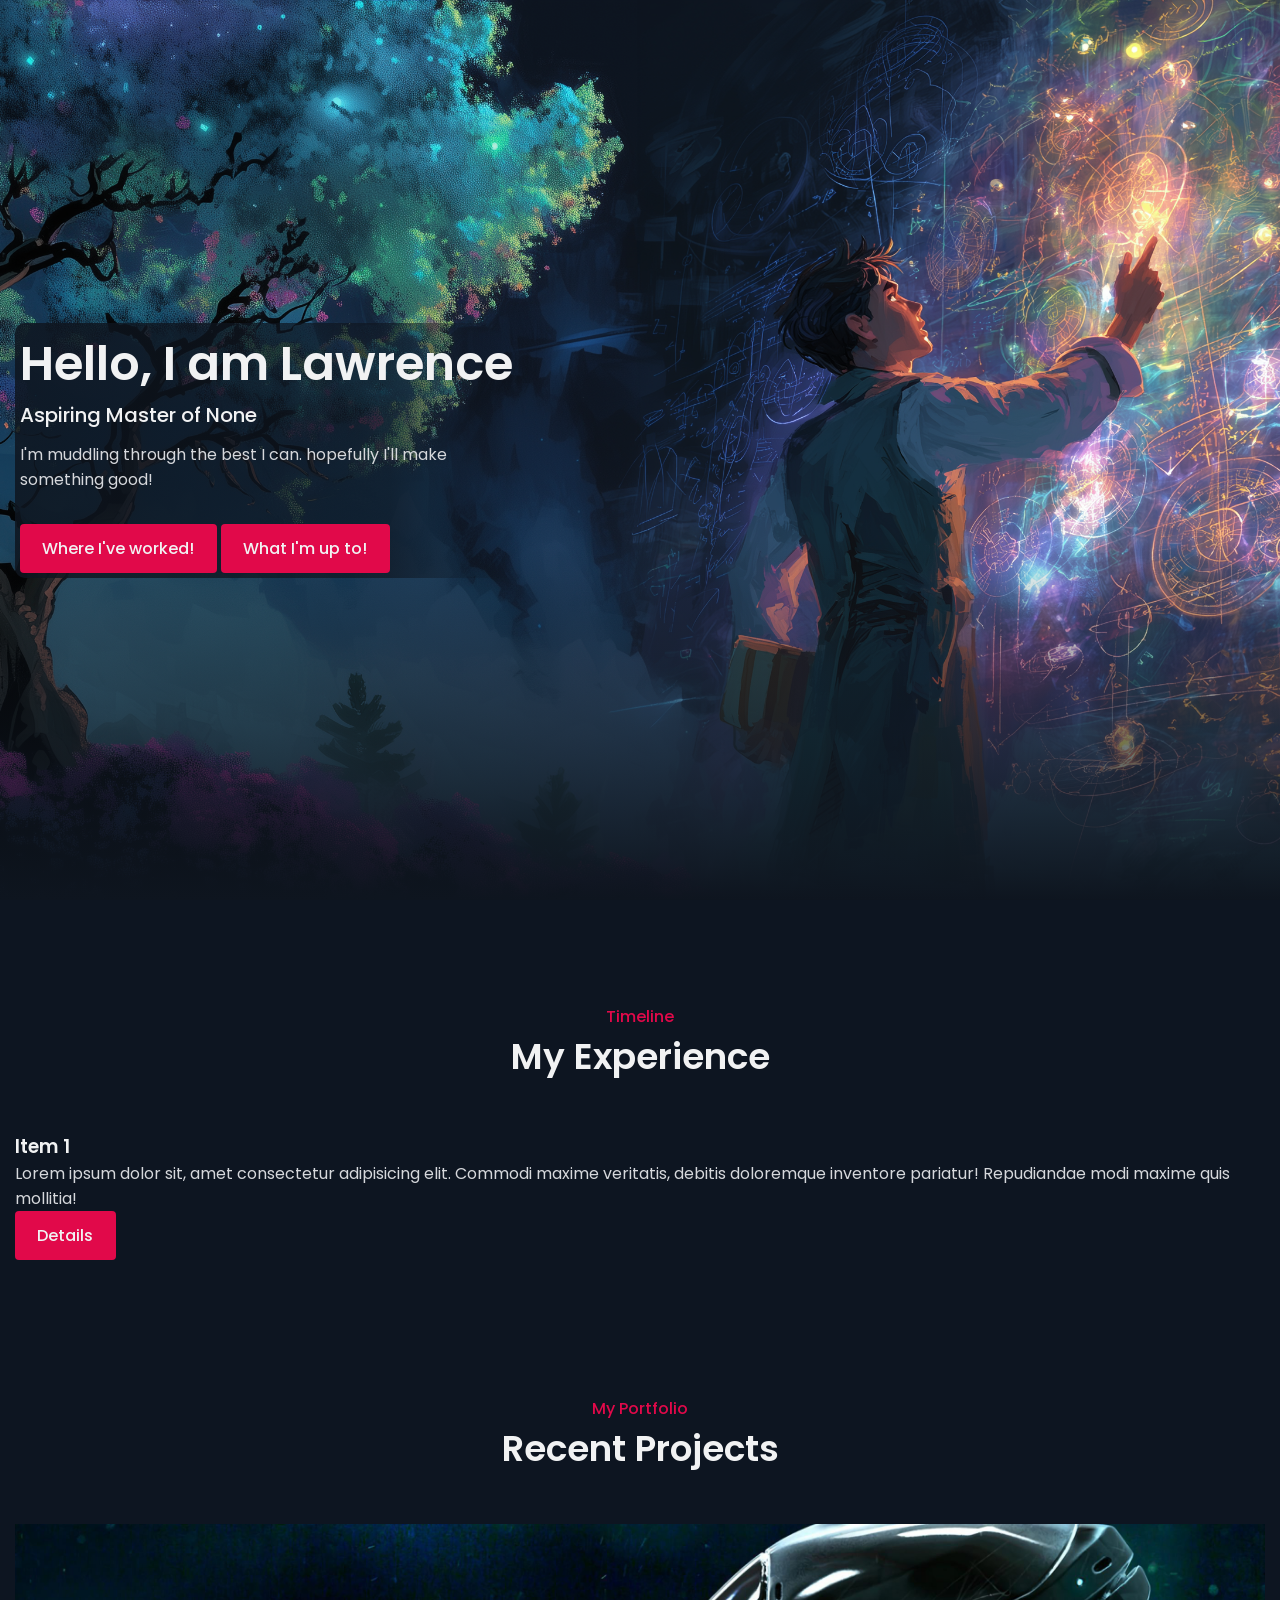
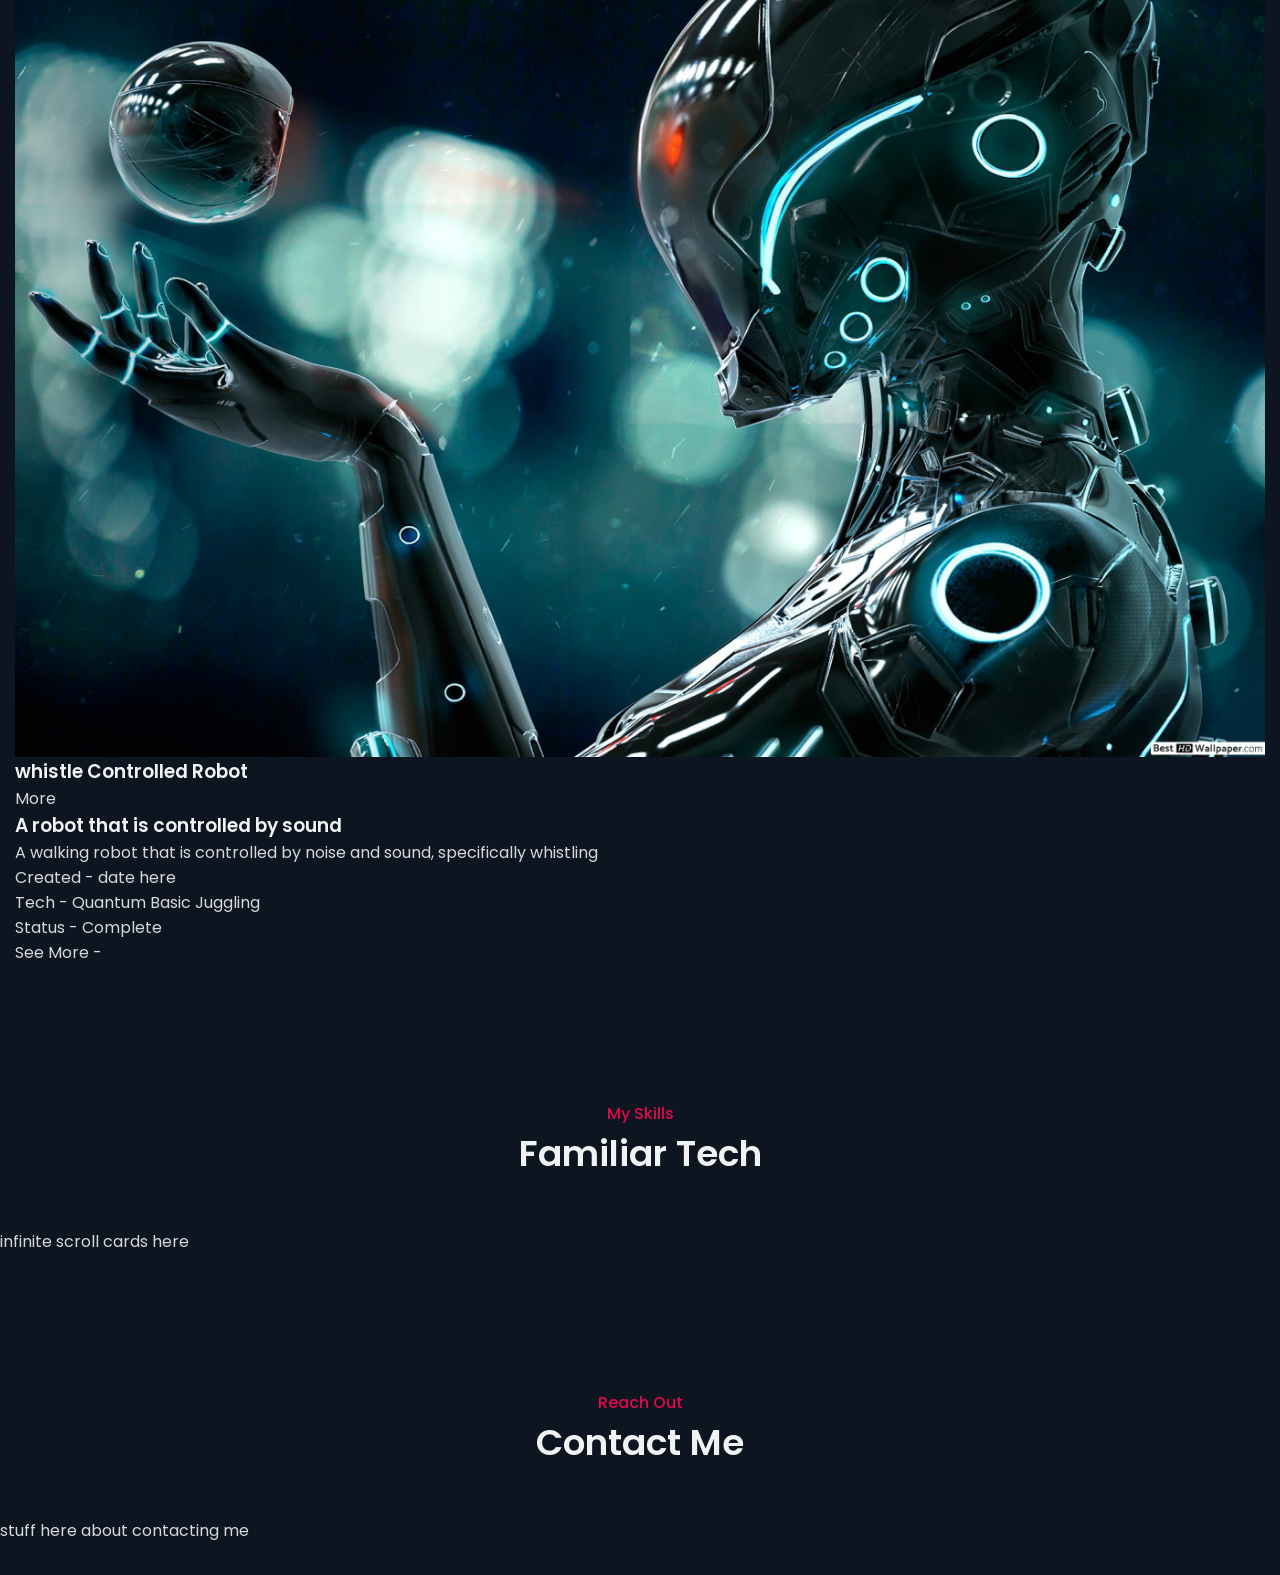
==== pages/index.html @ abaa1620 "bunch of initial stuff" ====
<html lang="en">
  <head>
    <meta charset="UTF-8" />
    <meta name="viewport" content="width=device-width, initial-scale=1.0" />
    <title>Lawrence</title>
    <link rel="stylesheet" href="/css/styles.css" />
  </head>
  <body>
    <main class="main">
      <!-- about me -->

      <section class="home" id="home">
        <div class="home-grad">
          <div class="home-container container grid">
            <img src="..\resources\wizardbg.jpg" alt="" class="home-img" />

            <div class="home-data">
              <h1 class="home-title">Hello, I am Lawrence</h1>
              <h3 class="home-subtitle">Aspiring Master of None</h3>
              <p class="home-description">
                I'm muddling through the best I can. hopefully I'll make
                something good!
              </p>
              <a href="#experience-timeline" class="button">
                Where I've worked!
              </a>
              <a href="#projects" class="button"> What I'm up to! </a>
            </div>
          </div>
        </div>
      </section>

      <!-- Work experience horizontal timeline?-->
      <section class="experience-timeline section">
        <div class="container">
          <h2 class="section-title" data-heading="Timeline">My Experience</h2>
          <div class="timeline flex_container">
            <div class="timeline_item flex-items-default selected">
              <div class="timeline-content text-left">
                <h3>Item 1</h3>
                <p>
                  Lorem ipsum dolor sit, amet consectetur adipisicing elit.
                  Commodi maxime veritatis, debitis doloremque inventore
                  pariatur! Repudiandae modi maxime quis mollitia!
                </p>
                <a href="#expand-or-link" class="button">Details</a>
              </div>
            </div>
          </div>
        </div>
      </section>

      <!-- My projects, cards slide or grid or something-->
      <section class="projects section" id="work">
        <h2 class="section-title" data-heading="My Portfolio">
          Recent Projects
        </h2>
        <div class="work-container container grid">
          <div class="work-card mix web">
            <img
              src="../resources/robot.jpg"
              alt="a picture of a robot could be downsized"
              class="work-img"
            />
            <h3 class="work-title">whistle Controlled Robot</h3>
            <span class="work-button"
              >More<i class="uil uil-arrow-right work-button-icon"></i
            ></span>
            <div class="project-details">
              <h3 class="details-title">A robot that is controlled by sound</h3>
              <p class="details-description">
                A walking robot that is controlled by noise and sound,
                specifically whistling
              </p>
              <ul class="details-info">
                <li>Created - <span>date here</span></li>
                <li>Tech - <span>Quantum Basic Juggling</span></li>
                <li>Status - <span>Complete</span></li>
                <li>
                  See More - <span><a href="#new-page"></a></span>
                </li>
              </ul>
            </div>
          </div>
        </div>
      </section>

      <!-- My skills -->
      <section class="skills section" id="skills">
        <h2 class="section-title" data-heading="My Skills">Familiar Tech</h2>
        <p>infinite scroll cards here</p>
      </section>

      <!-- contact me  -->
      <section class="contact section" id="contact">
        <h2 class="section-title" data-heading="Reach Out">Contact Me</h2>
        <p>stuff here about contacting me</p>
      </section>

      <footer></footer>
    </main>
  </body>
</html>
---- css/styles.css ----
@import url('https://fonts.googleapis.com/css2?family=Poppins:ital,wght@0,100;0,200;0,300;0,400;0,500;0,600;0,700;0,800;0,900;1,100;1,200;1,300;1,400;1,500;1,600;1,700;1,800;1,900&family=Turret+Road:wght@200;300;400;500;700;800&display=swap');

:root {
    --hue-color: 215;

    --skin-color: hsl(342, 92%, 46%);
    --mirage-color: hsl(317, 66%, 40%);
    --title-color: hsl(var(--hue-color), 8%, 95%);
    --text-color: hsl(var(--hue-color), 8%, 85%);
    --body-color: hsl(var(--hue-color), 42%, 9%);
    --box-color: hsl(var(--hue-color), 14%, 10%);
    --scroll-box-color: hsl(var(--hue-color), 12%, 38%);
    --scroll-thumb-color: hsl(var(--hue-color), 12%, 26%);

    --body-font: 'Poppins', sans-serif;
    --signature-font: 'Turret Road', sans-serif;

    --biggest-font-size: 3rem;
    --h1-font-size: 2.25rem;
    --h2-font-size: 1.5rem;
    --h3-font-size: 1.25rem;
    --normal-font-size: 1rem;
    --small-font-size: .875rem;
    --smaller-font-size: .813rem;

    --font-medium: 500;
    --font-bold: 600;

    --mb025: .25rem;
    --mb05: .5rem;
    --mb075: .75rem;
    --mb1: 1rem;
    --mb15: 1.5rem;
    --mb2: 2rem;
    --mb25: 2.5rem;
    --mb3: 3rem;

    --z-fixed: 10;
    --z-modal: 100;

}

@media screen and (max-width: 1024px) {
    :root {
        --biggest-font-size: 2rem;
        --h1-font-size: 1.5rem;
        --h2-font-size: 1.25rem;
        --h3-font-size: 1.125rem;
        --normal-font-size: .938rem;
        --small-font-size: .813rem;
        --smaller-font-size: .75rem;
    }
}

* { margin: 0; padding: 0; box-sizing: border-box; }

html { scroll-behavior: smooth; }

body, button, input { font-family: var(--body-font); font-size: var(--normal-font-size); }
    body { background-color: var(--body-color); color: var(--text-color); }

h1, h2, h3 { color: var(--title-color); font-weight: var(--font-bold); }

ul { list-style: none; }

a { text-decoration: none; }

img { max-width: 100%; height: auto; }

button { cursor: pointer; }
    button, input { border: none; outline: none; }

.container { max-width: 1250px; margin-left: auto; margin-right: auto; }

.grid { display: grid; }

.button { 
    display: inline-flex; 
    align-items: center; 
    column-gap: .5rem; 
    background-color: var(--skin-color); 
    color: var(--title-color); 
    padding: 0.75rem 1.4rem; 
    border-radius: .25rem; 
    font-weight: var(--font-medium);
    position: relative;
    z-index: 1;
    transition: .4s;
}
    .button::after { 
        position: absolute; 
        content: ''; 
        left: 0; 
        top: 0; 
        width: 100%; 
        height: 100%; 
        background-color: var(--mirage-color); 
        z-index: -1;
        transform-origin: center; 
        transform: scale(0); 
        border-radius: .25rem;
        transition: .3s; 
    }

.button:hover::after { transform: scale(1); }

.section { padding: 6.5rem 0 2rem; }

.section-title { text-align: center; font-size: var(--h1-font-size); margin-bottom: var(--mb3); }

    .section-title::before { content: attr(data-heading); display: block; font-size: var(--normal-font-size); font-weight: var(--font-medium); color: var(--skin-color); }

::-webkit-scrollbar { width: 0.7rem; background-color: var(--scroll-box-color); border-radius: .5rem; }

::-webkit-scrollbar-thumb { background-color: var(--scroll-thumb-color); border-radius: .5rem; }

/* main home */


.home { background: url('../resources/spellBG.png'); background-size: cover; background-position: center center; height: 100vh;}
.home-container { position: relative; height: 100%; align-items: center; }
.home-grad { background-image: linear-gradient(rgba(14, 21, 31, 0), rgba(14, 21, 31, 0) 60%,rgba(14, 21, 31, 0.5) 80%,rgba(14, 21, 31, 1))}
.home-data { background-image: linear-gradient( to right,rgba(14, 21, 31, 0.85),rgba(14, 21, 31, 0.65) 30%,rgba(14, 21, 31, 0) 40%,rgba(14, 21, 31, 0)); border-radius: 10px; padding: 5px;}

.home-social { position: absolute; top: 1.8rem; left: 0; display: flex; align-items: center; column-gap: 3.5rem; }
.home-social-follow { font-weight: var(--font-medium); position: relative; }
    .home-social-follow::after { content: ''; position: absolute; width: 1rem; height: 2px; background-color: var(--text-color); right: -45%; top: 50%; }
.home-social-links { display: inline-flex; column-gap: 1rem; }
.home-social-link { font-size: 1.08rem; color: var(--text-color); transition: .4s; }
    .home-social-link:hover { transform: translateY(.25rem); }
.home-img { display: none; }
.home-title { font-size: var(--biggest-font-size); }
.home-subtitle { font-size: var(--h3-font-size); font-weight: var(--font-medium); margin-bottom: var(--mb075); }
.home-description { max-width: 450px; margin-bottom: var(--mb2); }
.my-info { display: flex; column-gap: 1.8rem; position: absolute; left: 0; bottom: 1.8rem; }
.info-item { display: flex; align-items: center; }
.info-title, .info-subtitle { font-size: var(--small-font-size); }
    .info-title { font-weight: var(--font-medium); }
.info-icon { font-size: 1.8rem; color: var(--skin-color); margin-right: var(--mb075); }

/* main about */

.about-container { grid-template-columns: repeat(2, 1fr); column-gap: 4rem; align-items: center; }
.about-img { width: 480px; border-radius: .75rem; justify-self: center; }
.about-heading { font-size: var(--h3-font-size); margin-bottom: var(--mb075); }
.about-description { text-align: justify; padding-right: 6rem; margin-bottom: var(--mb2); }
.about-info { display: grid; grid-template-columns: repeat(3, 140px); column-gap: .5rem; margin-bottom: var(--mb3); }
.about-box { text-align: center; border-radius: .25rem; padding: 1rem 1.25rem; background-color: var(--box-color); }
.about-icon { font-size: 1.5rem; color: var(--skin-color); margin-bottom: var(--mb075); }
.about-title { font-size: var(--small-font-size); }
.about-subtitle { font-size: var(--small-font-size); }
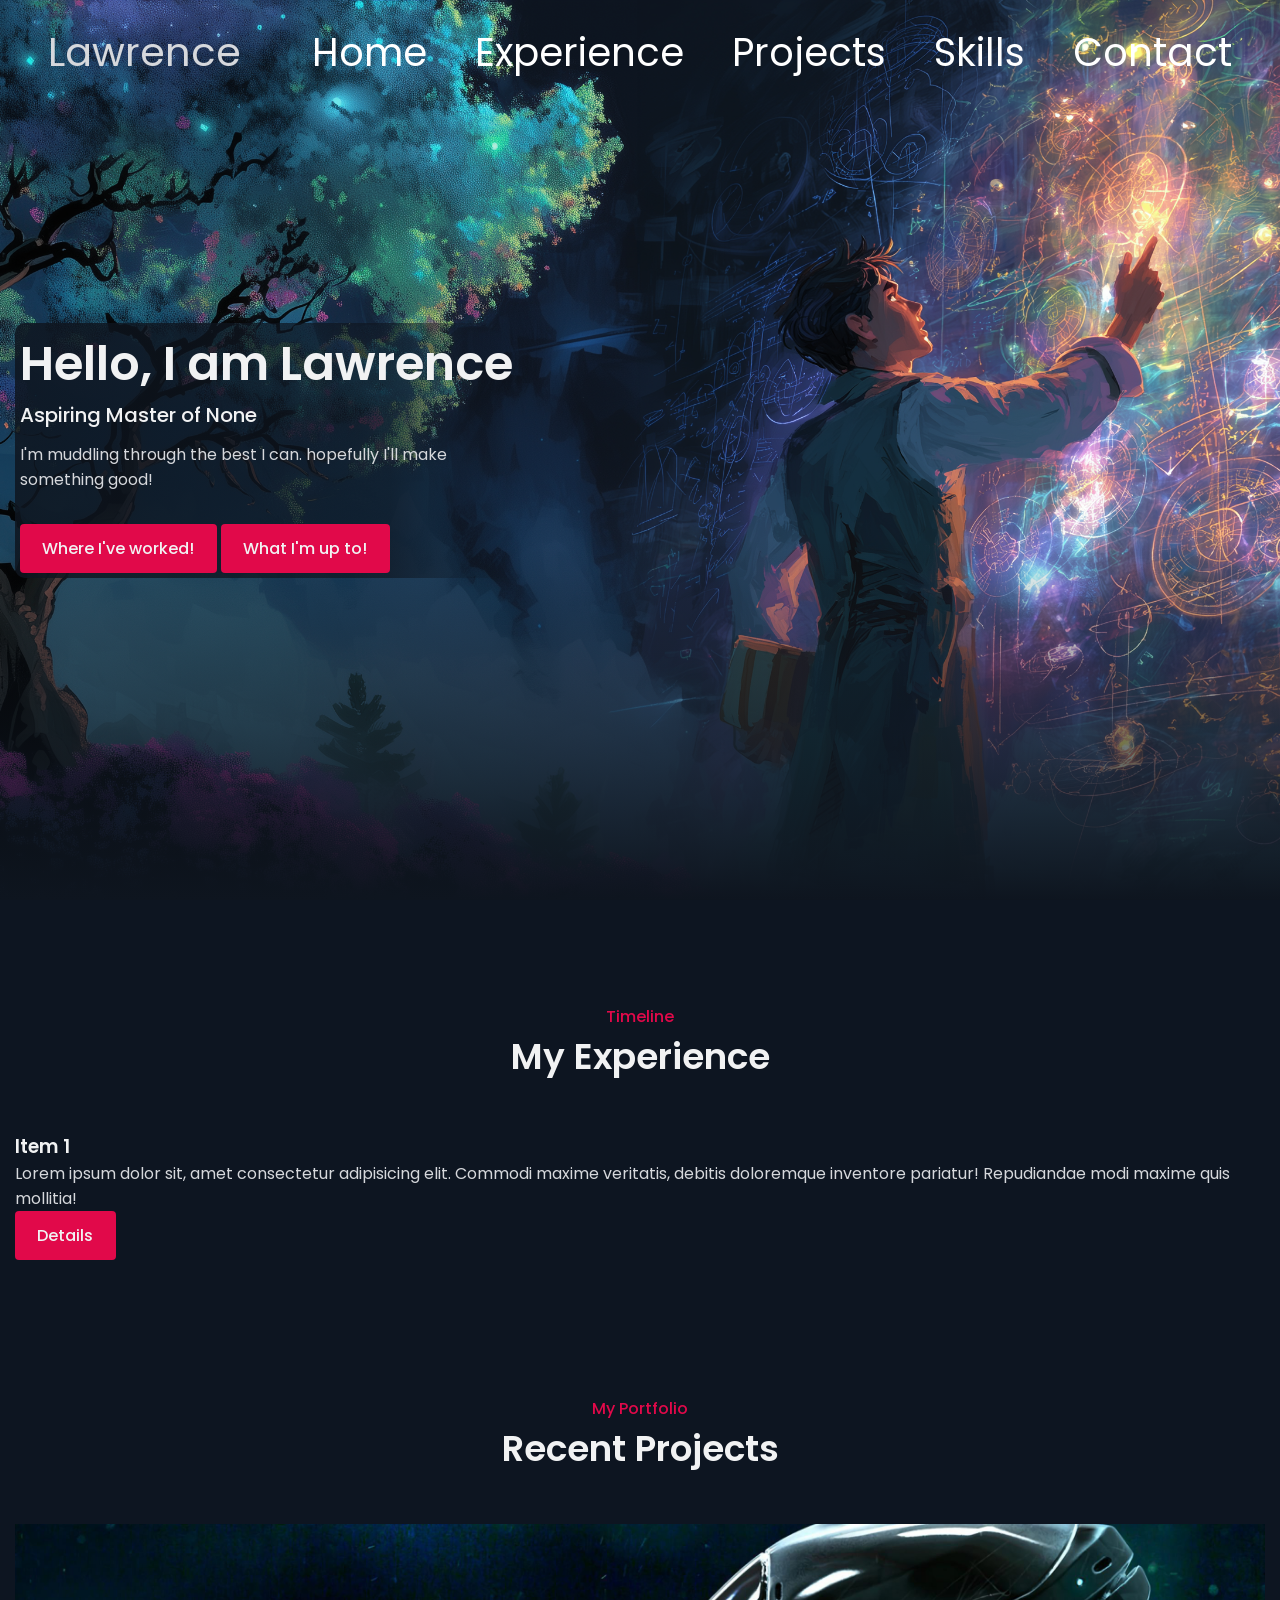
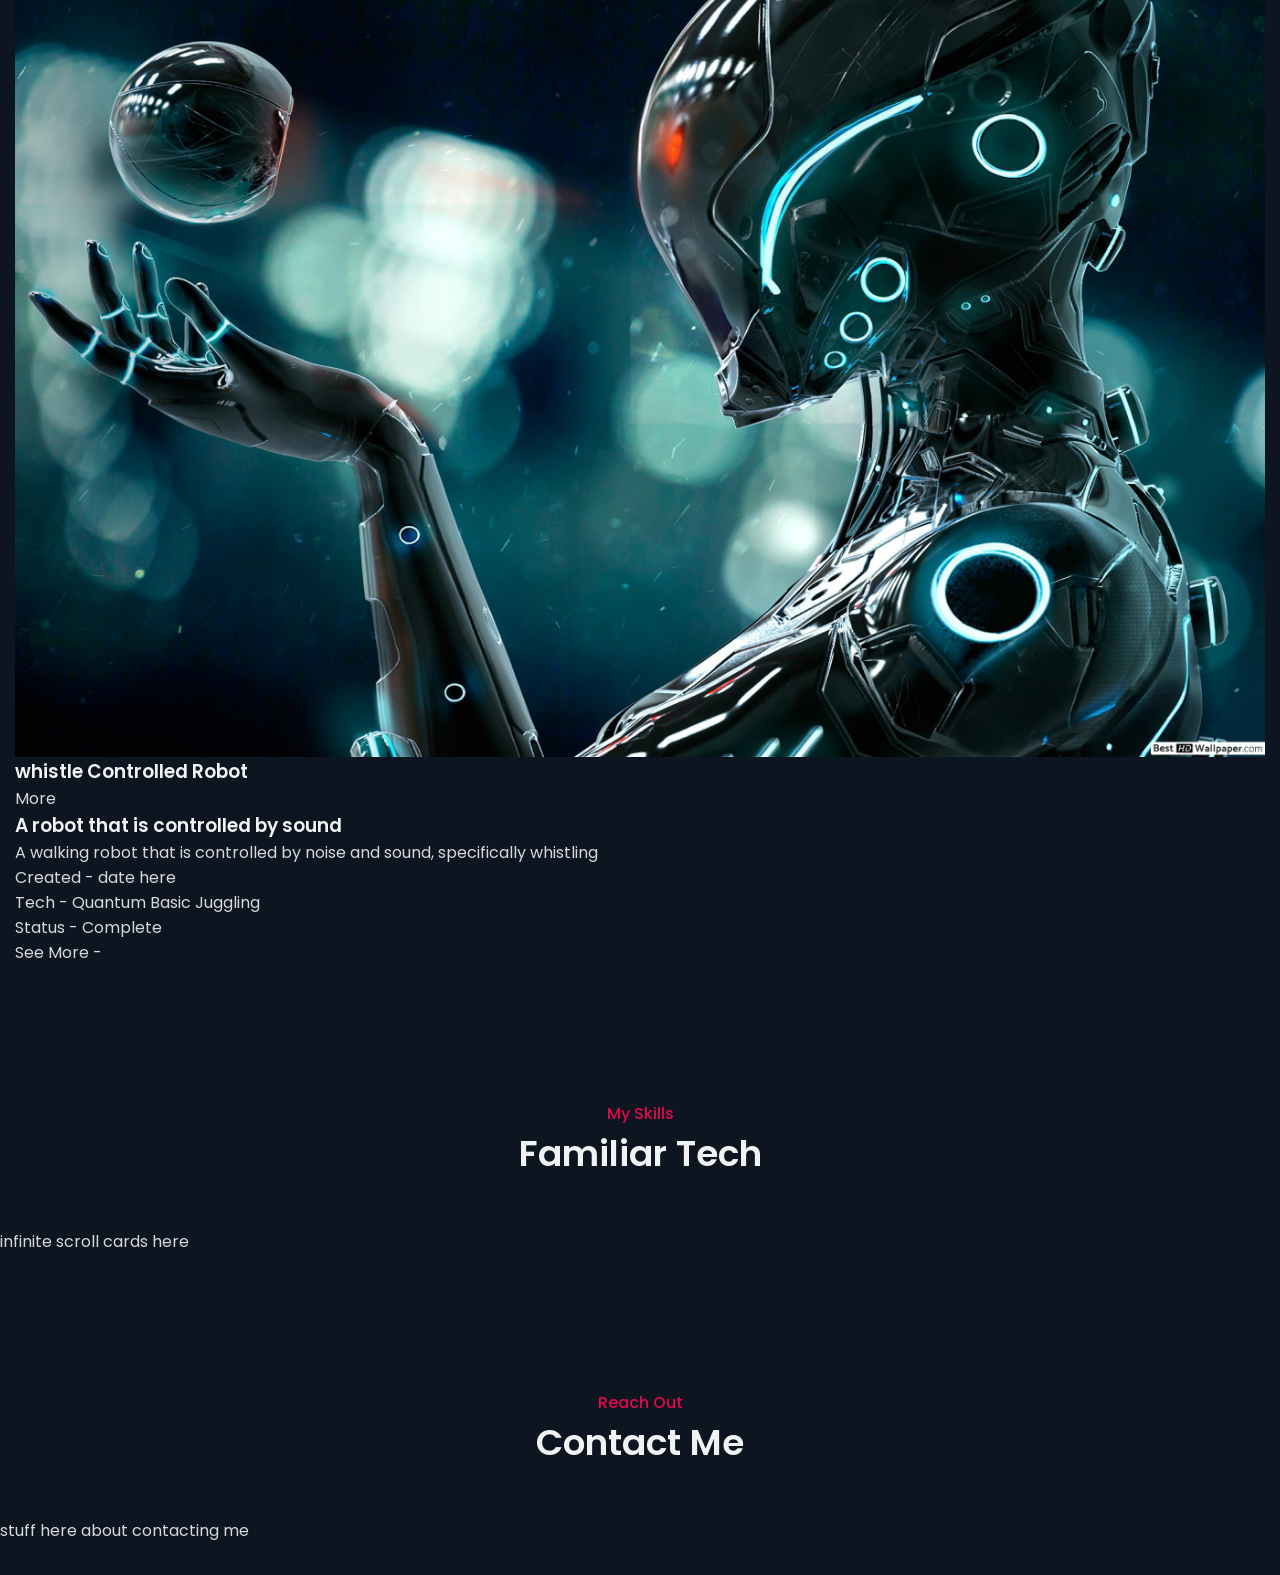
==== commit 5fb3b90c: "started navbar" ====
--- a/pages/index.html
+++ b/pages/index.html
@@ -4,7 +4,30 @@
     <meta name="viewport" content="width=device-width, initial-scale=1.0" />
     <title>Lawrence</title>
     <link rel="stylesheet" href="/css/styles.css" />
+    <!-- navbar? -->
+    <nav class="nav">
+      <div class="nav-container">
+        <div class="logo">
+          <a href="#">Lawrence</a>
+        </div>
+        <div id="mainListDiv" class="main-list">
+          <ul class="navlinks">
+            <li><a href="">Home</a></li>
+            <li><a href="">Experience</a></li>
+            <li><a href="">Projects</a></li>
+            <li><a href="">Skills</a></li>
+            <li><a href="">Contact</a></li>
+          </ul>
+        </div>
+        <span class="nav-trigger">
+          <i></i>
+          <i></i>
+          <i></i>
+        </span>
+      </div>
+    </nav>
   </head>
+
   <body>
     <main class="main">
       <!-- about me -->
--- a/css/styles.css
+++ b/css/styles.css
@@ -39,6 +39,35 @@
     --z-modal: 100;
 
 }
+/* navbar stuff */
+
+.nav { width: 100%; height: 65px; position: fixed; line-height: 65px; text-align: center; z-index: 1; }
+
+.nav div.logo {float: left; width: auto; height: auto; padding-left: 3rem;}
+
+.nav div.logo a { text-decoration: none; color: var(--text-color); font-size: 2.5rem;}
+
+.nav div.logo a:hover {color: red;}
+
+.nav div.main-list {height: 65px; float: right;}
+
+.nav div.main-list ul { width: 100%; height: 65px; display: flex; list-style: none; margin: 0; padding: 0; }
+
+.nav div.main-list ul li { width: auto; height: 65px; padding: 0; padding-right: 3rem; }
+
+.nav div.main-list ul li a { text-decoration: none; color: #fff; line-height: 65px; font-size: 2.4rem; }
+
+.nav div.main-list ul li a:hover { color: red; }
+
+.navTrigger { display: none; }
+
+.nav { padding-top: 20px; padding-bottom: 20px; -webkit-transition: all 0.4s ease; transition: all 0.4s ease; }
+
+@media screen {
+    
+}
+
+/* end navbar stuff */
 
 @media screen and (max-width: 1024px) {
     :root {
@@ -119,6 +148,7 @@
 
 .home { background: url('../resources/spellBG.png'); background-size: cover; background-position: center center; height: 100vh;}
 .home-container { position: relative; height: 100%; align-items: center; }
+
 .home-grad { background-image: linear-gradient(rgba(14, 21, 31, 0), rgba(14, 21, 31, 0) 60%,rgba(14, 21, 31, 0.5) 80%,rgba(14, 21, 31, 1))}
 .home-data { background-image: linear-gradient( to right,rgba(14, 21, 31, 0.85),rgba(14, 21, 31, 0.65) 30%,rgba(14, 21, 31, 0) 40%,rgba(14, 21, 31, 0)); border-radius: 10px; padding: 5px;}
 
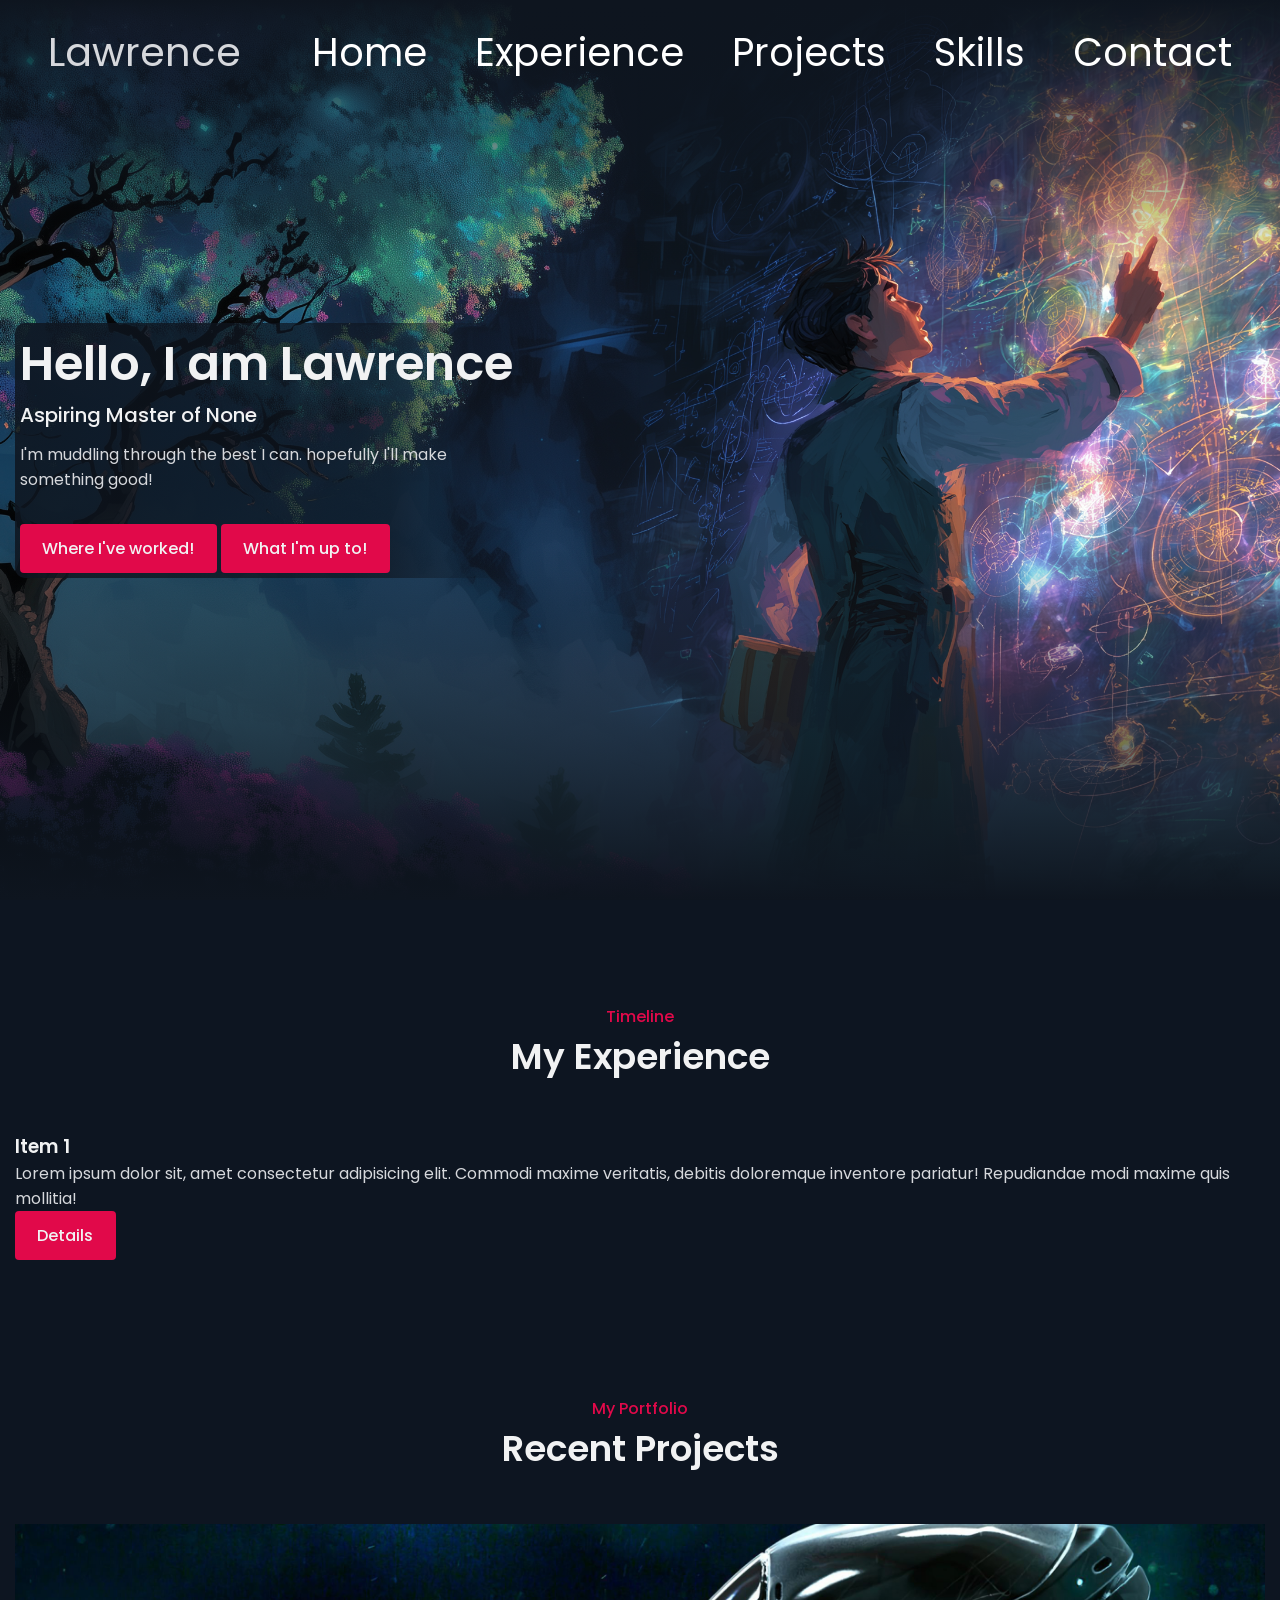
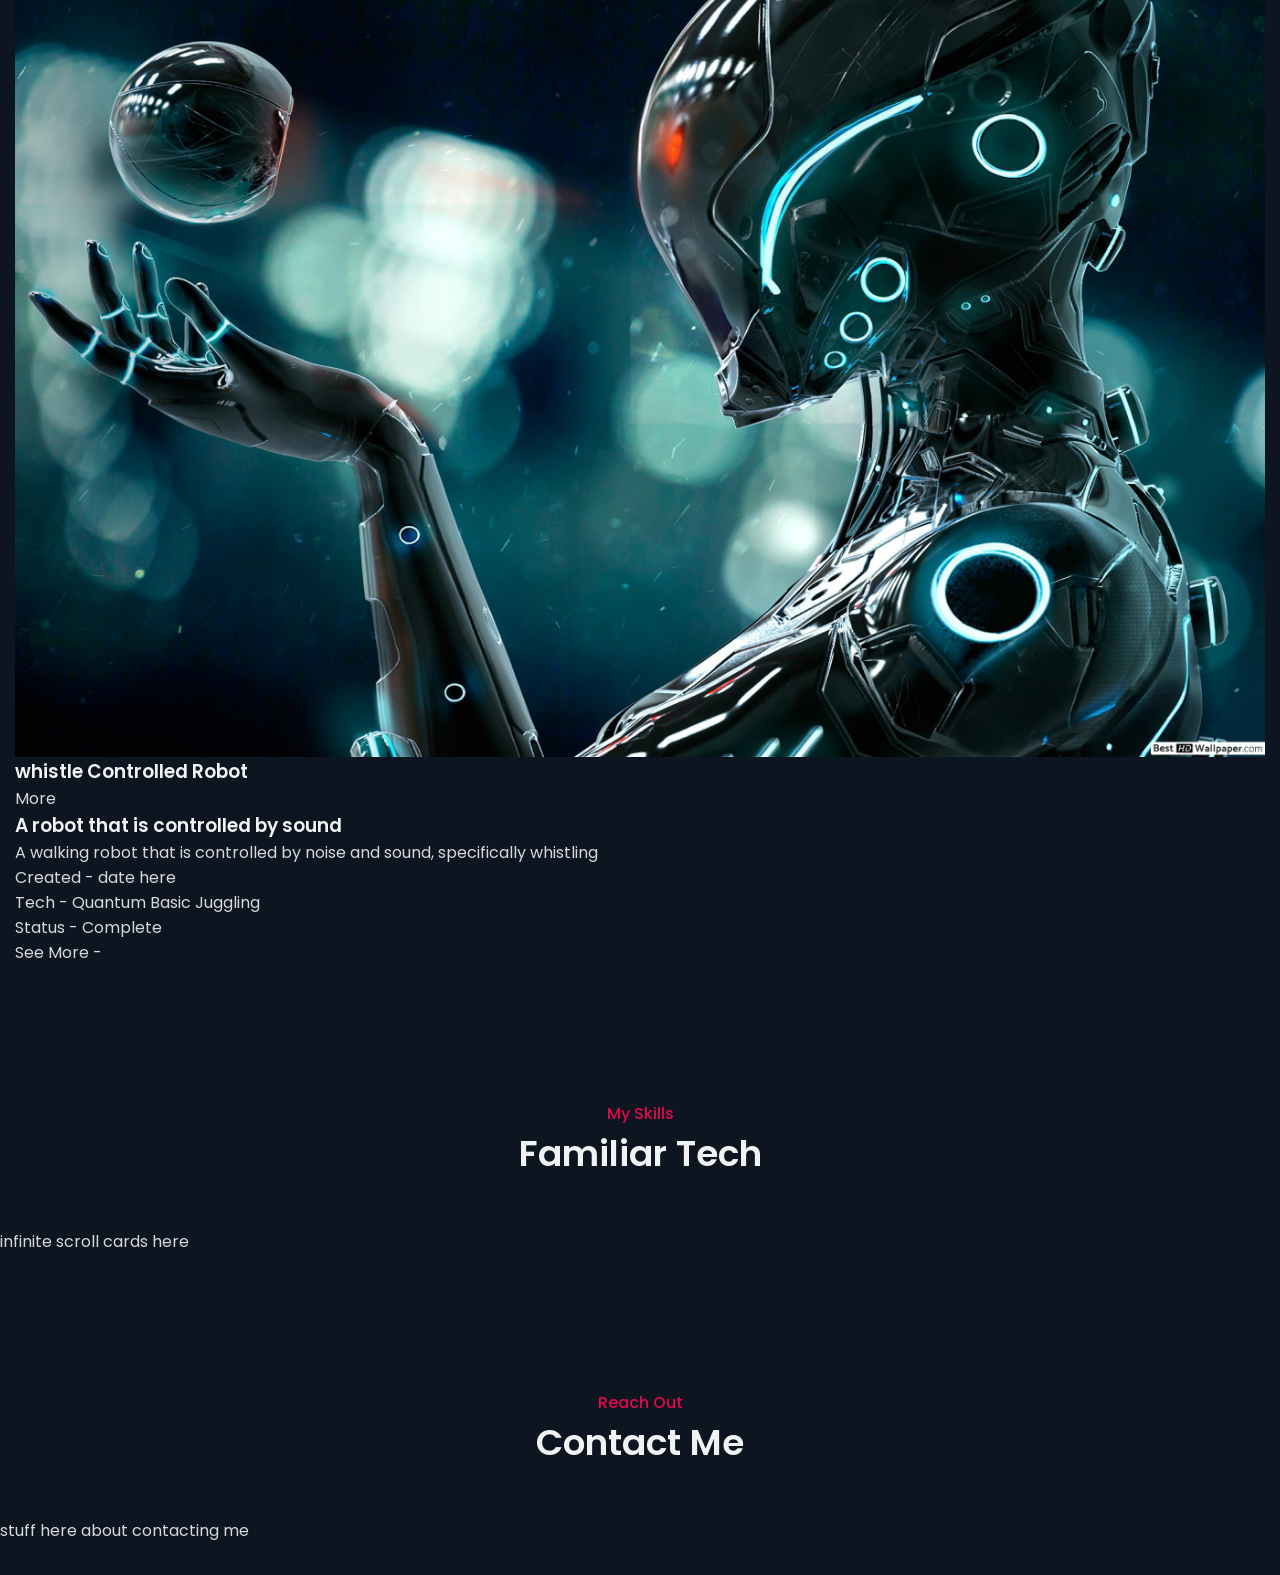
==== commit 65a93a55: "nav bar and some fixes" ====
--- a/pages/index.html
+++ b/pages/index.html
@@ -35,8 +35,6 @@
       <section class="home" id="home">
         <div class="home-grad">
           <div class="home-container container grid">
-            <img src="..\resources\wizardbg.jpg" alt="" class="home-img" />
-
             <div class="home-data">
               <h1 class="home-title">Hello, I am Lawrence</h1>
               <h3 class="home-subtitle">Aspiring Master of None</h3>
@@ -124,3 +122,17 @@
     </main>
   </body>
 </html>
+<script src="https://ajax.googleapis.com/ajax/libs/jquery/3.1.1/jquery.min.js"></script>
+
+<script src="..\scripts\script.js"></script>
+
+<script>
+  $(window).scroll(function () {
+    if ($(document).scrollTop() > 50) {
+      $(".nav").addClass("affix");
+      console.log("OK");
+    } else {
+      $(".nav").removeClass("affix");
+    }
+  });
+</script>
--- a/css/styles.css
+++ b/css/styles.css
@@ -63,8 +63,268 @@
 
 .nav { padding-top: 20px; padding-bottom: 20px; -webkit-transition: all 0.4s ease; transition: all 0.4s ease; }
 
-@media screen {
-    
+
+@media screen and (min-width: 768px) and (max-width: 1024px) {
+    .container {
+        margin: 0;
+    }
+}
+
+@media screen and (max-width:768px) {
+    .navTrigger {
+        display: block;
+    }
+    .nav div.logo {
+        margin-left: 15px;
+    }
+    .nav div.main-list {
+        width: 100%;
+        height: 0;
+        overflow: hidden;
+    }
+    .nav div.show_list {
+        height: auto;
+        display: none;
+    }
+    .nav div.main-list ul {
+        flex-direction: column;
+        width: 100%;
+        height: 100vh;
+        right: 0;
+        left: 0;
+        bottom: 0;
+        background-color: rgba(14, 21, 31, 1);
+        /*same background color of navbar*/
+        background-position: center top;
+    }
+    .nav div.main-list ul li {
+        width: 100%;
+        text-align: right;
+    }
+    .nav div.main-list ul li a {
+        text-align: center;
+        width: 100%;
+        font-size: 3rem;
+        padding: 20px;
+    }
+    .nav div.media_button {
+        display: block;
+    }
+}
+
+.navTrigger {
+    cursor: pointer;
+    width: 30px;
+    height: 25px;
+    margin: auto;
+    position: absolute;
+    right: 30px;
+    top: 0;
+    bottom: 0;
+}
+
+.navTrigger i {
+    background-color: #fff;
+    border-radius: 2px;
+    content: '';
+    display: block;
+    width: 100%;
+    height: 4px;
+}
+
+.navTrigger i:nth-child(1) {
+    -webkit-animation: outT 0.8s backwards;
+    animation: outT 0.8s backwards;
+    -webkit-animation-direction: reverse;
+    animation-direction: reverse;
+}
+
+.navTrigger i:nth-child(2) {
+    margin: 5px 0;
+    -webkit-animation: outM 0.8s backwards;
+    animation: outM 0.8s backwards;
+    -webkit-animation-direction: reverse;
+    animation-direction: reverse;
+}
+
+.navTrigger i:nth-child(3) {
+    -webkit-animation: outBtm 0.8s backwards;
+    animation: outBtm 0.8s backwards;
+    -webkit-animation-direction: reverse;
+    animation-direction: reverse;
+}
+
+.navTrigger.active i:nth-child(1) {
+    -webkit-animation: inT 0.8s forwards;
+    animation: inT 0.8s forwards;
+}
+
+.navTrigger.active i:nth-child(2) {
+    -webkit-animation: inM 0.8s forwards;
+    animation: inM 0.8s forwards;
+}
+
+.navTrigger.active i:nth-child(3) {
+    -webkit-animation: inBtm 0.8s forwards;
+    animation: inBtm 0.8s forwards;
+}
+
+@-webkit-keyframes inM {
+    50% {
+        -webkit-transform: rotate(0deg);
+    }
+    100% {
+        -webkit-transform: rotate(45deg);
+    }
+}
+
+@keyframes inM {
+    50% {
+        transform: rotate(0deg);
+    }
+    100% {
+        transform: rotate(45deg);
+    }
+}
+
+@-webkit-keyframes outM {
+    50% {
+        -webkit-transform: rotate(0deg);
+    }
+    100% {
+        -webkit-transform: rotate(45deg);
+    }
+}
+
+@keyframes outM {
+    50% {
+        transform: rotate(0deg);
+    }
+    100% {
+        transform: rotate(45deg);
+    }
+}
+
+@-webkit-keyframes inT {
+    0% {
+        -webkit-transform: translateY(0px) rotate(0deg);
+    }
+    50% {
+        -webkit-transform: translateY(9px) rotate(0deg);
+    }
+    100% {
+        -webkit-transform: translateY(9px) rotate(135deg);
+    }
+}
+
+@keyframes inT {
+    0% {
+        transform: translateY(0px) rotate(0deg);
+    }
+    50% {
+        transform: translateY(9px) rotate(0deg);
+    }
+    100% {
+        transform: translateY(9px) rotate(135deg);
+    }
+}
+
+@-webkit-keyframes outT {
+    0% {
+        -webkit-transform: translateY(0px) rotate(0deg);
+    }
+    50% {
+        -webkit-transform: translateY(9px) rotate(0deg);
+    }
+    100% {
+        -webkit-transform: translateY(9px) rotate(135deg);
+    }
+}
+
+@keyframes outT {
+    0% {
+        transform: translateY(0px) rotate(0deg);
+    }
+    50% {
+        transform: translateY(9px) rotate(0deg);
+    }
+    100% {
+        transform: translateY(9px) rotate(135deg);
+    }
+}
+
+@-webkit-keyframes inBtm {
+    0% {
+        -webkit-transform: translateY(0px) rotate(0deg);
+    }
+    50% {
+        -webkit-transform: translateY(-9px) rotate(0deg);
+    }
+    100% {
+        -webkit-transform: translateY(-9px) rotate(135deg);
+    }
+}
+
+@keyframes inBtm {
+    0% {
+        transform: translateY(0px) rotate(0deg);
+    }
+    50% {
+        transform: translateY(-9px) rotate(0deg);
+    }
+    100% {
+        transform: translateY(-9px) rotate(135deg);
+    }
+}
+
+@-webkit-keyframes outBtm {
+    0% {
+        -webkit-transform: translateY(0px) rotate(0deg);
+    }
+    50% {
+        -webkit-transform: translateY(-9px) rotate(0deg);
+    }
+    100% {
+        -webkit-transform: translateY(-9px) rotate(135deg);
+    }
+}
+
+@keyframes outBtm {
+    0% {
+        transform: translateY(0px) rotate(0deg);
+    }
+    50% {
+        transform: translateY(-9px) rotate(0deg);
+    }
+    100% {
+        transform: translateY(-9px) rotate(135deg);
+    }
+}
+
+.affix {
+    padding: 0;
+    background-color: rgba(14, 21, 31, .8);
+}
+
+
+
+
+
+
+.myH2 {
+	text-align:center;
+	font-size: 4rem;
+}
+.myP {
+	text-align: justify;
+	padding-left:15%;
+	padding-right:15%;
+	font-size: 20px;
+}
+@media all and (max-width:700px){
+	.myP {
+		padding:2%;
+	}
 }
 
 /* end navbar stuff */
@@ -113,7 +373,6 @@
     border-radius: .25rem; 
     font-weight: var(--font-medium);
     position: relative;
-    z-index: 1;
     transition: .4s;
 }
     .button::after { 
@@ -149,7 +408,7 @@
 .home { background: url('../resources/spellBG.png'); background-size: cover; background-position: center center; height: 100vh;}
 .home-container { position: relative; height: 100%; align-items: center; }
 
-.home-grad { background-image: linear-gradient(rgba(14, 21, 31, 0), rgba(14, 21, 31, 0) 60%,rgba(14, 21, 31, 0.5) 80%,rgba(14, 21, 31, 1))}
+.home-grad { background-image: linear-gradient(rgba(14, 21, 31, 1), rgba(14, 21, 31, 0) 30%, rgba(14, 21, 31, 0) 60%,rgba(14, 21, 31, 0.5) 80%,rgba(14, 21, 31, 1))}
 .home-data { background-image: linear-gradient( to right,rgba(14, 21, 31, 0.85),rgba(14, 21, 31, 0.65) 30%,rgba(14, 21, 31, 0) 40%,rgba(14, 21, 31, 0)); border-radius: 10px; padding: 5px;}
 
 .home-social { position: absolute; top: 1.8rem; left: 0; display: flex; align-items: center; column-gap: 3.5rem; }
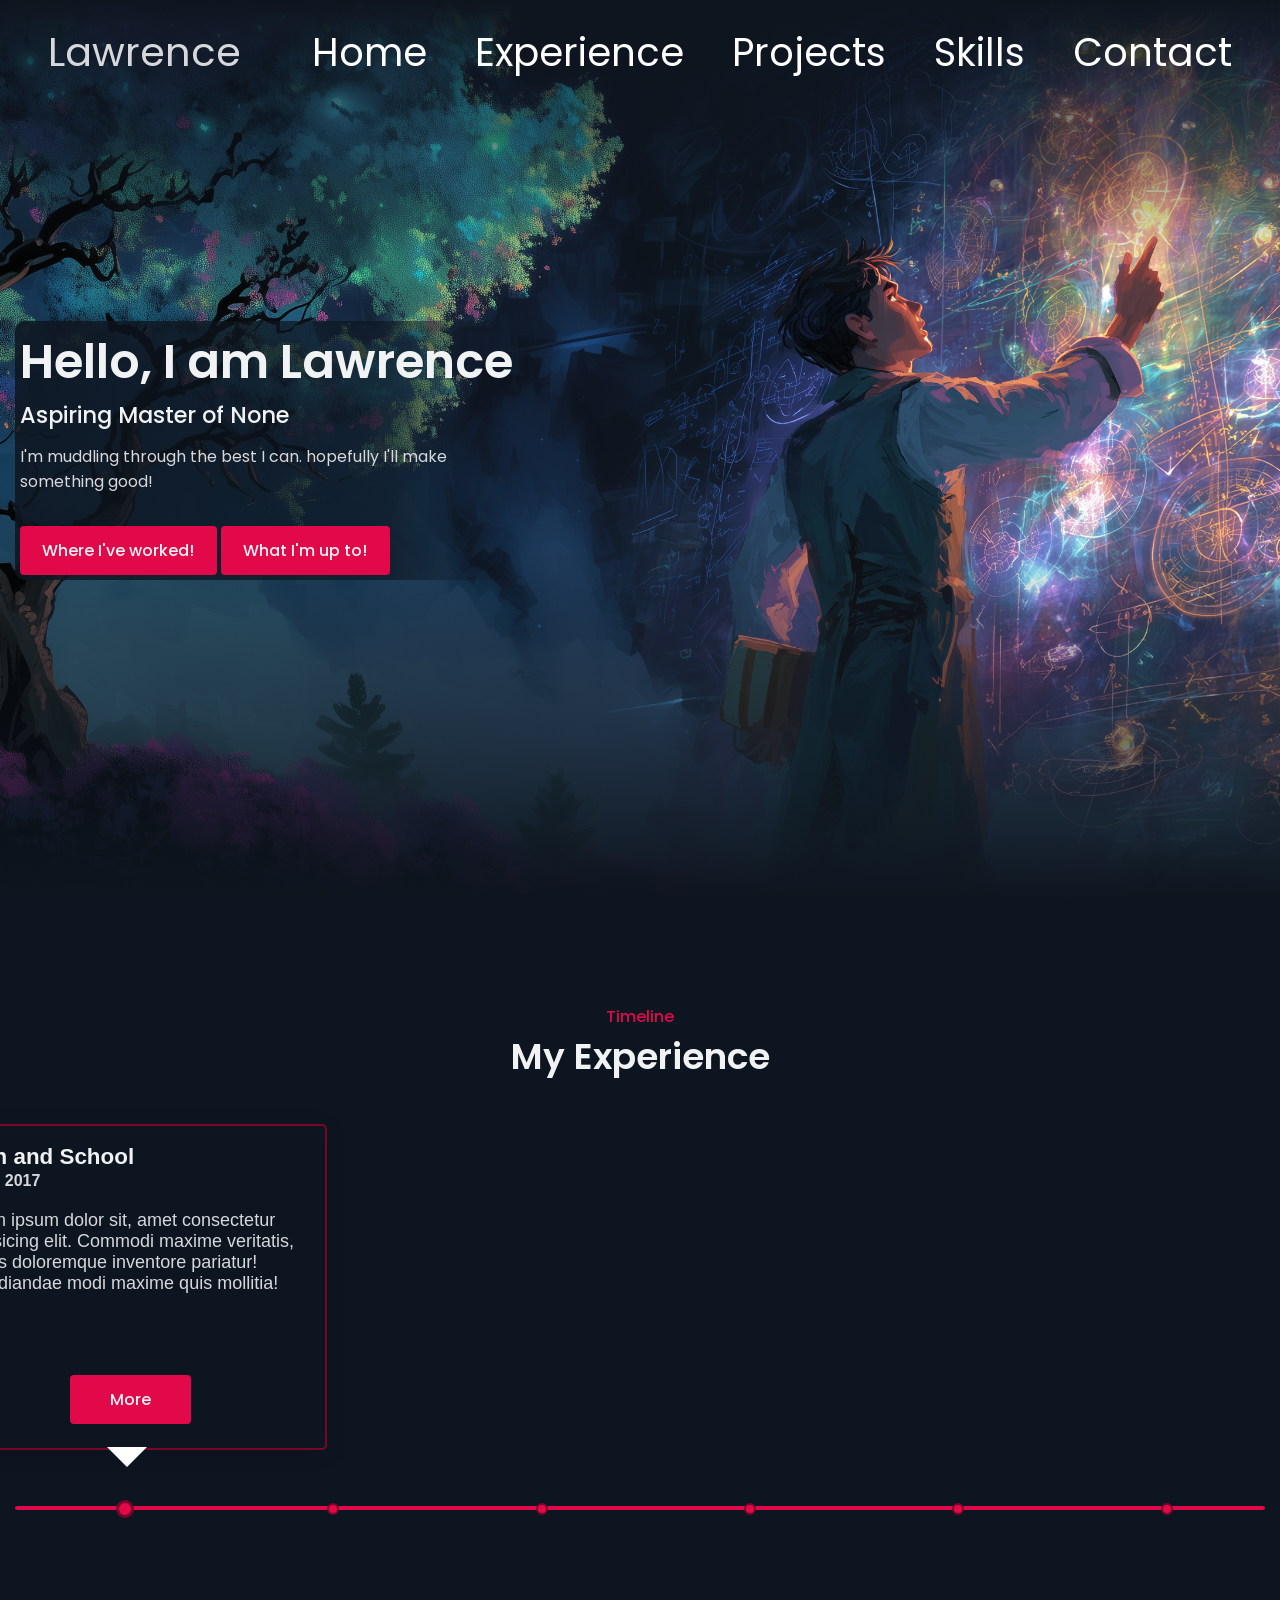
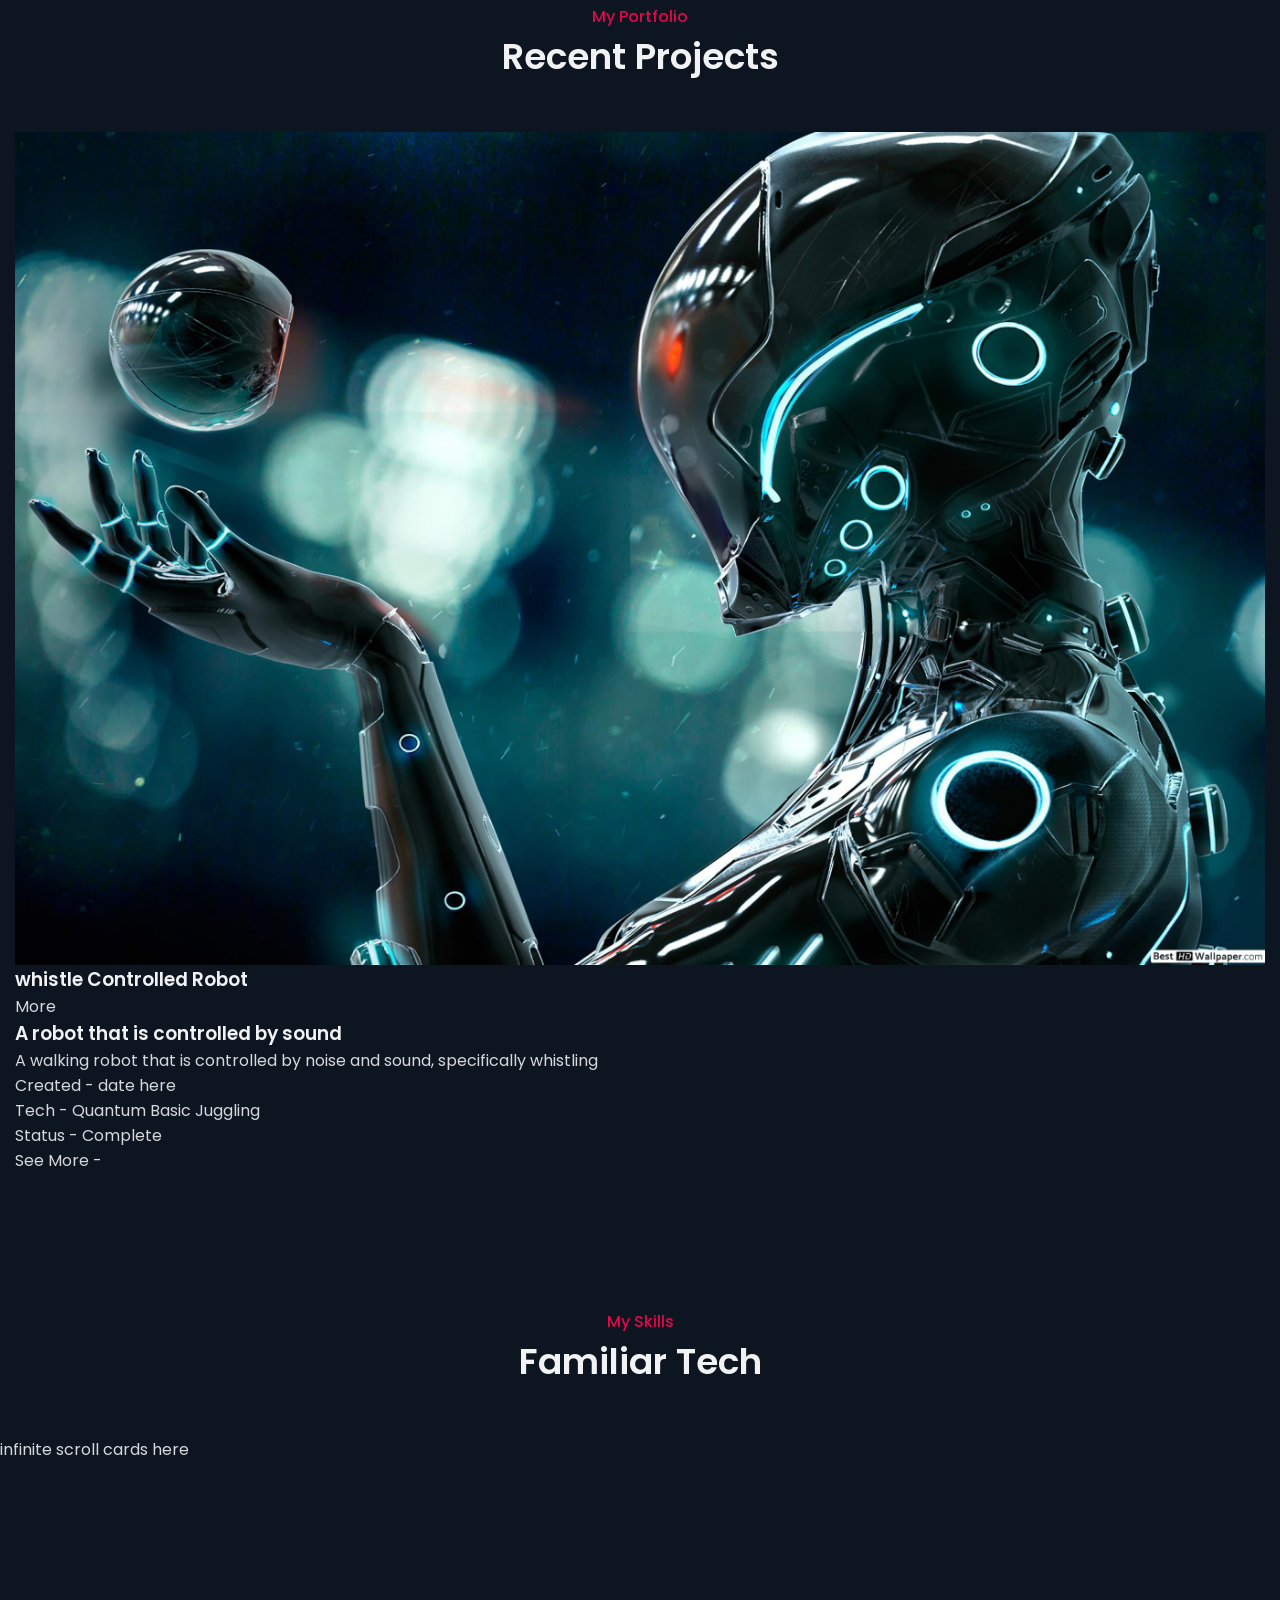
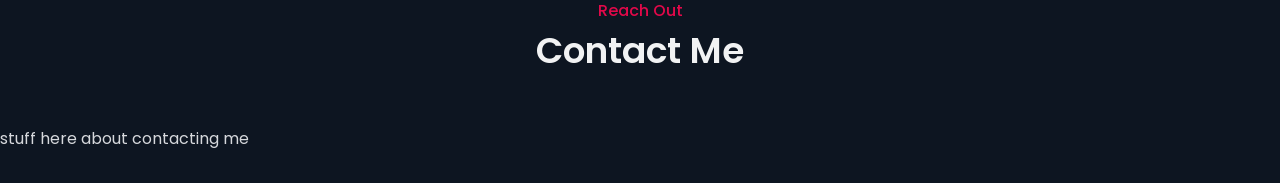
==== commit 218e1e1d: "experience working for desktop" ====
--- a/pages/index.html
+++ b/pages/index.html
@@ -13,7 +13,7 @@
         <div id="mainListDiv" class="main-list">
           <ul class="navlinks">
             <li><a href="">Home</a></li>
-            <li><a href="">Experience</a></li>
+            <li><a href="#experience">Experience</a></li>
             <li><a href="">Projects</a></li>
             <li><a href="">Skills</a></li>
             <li><a href="">Contact</a></li>
@@ -42,9 +42,7 @@
                 I'm muddling through the best I can. hopefully I'll make
                 something good!
               </p>
-              <a href="#experience-timeline" class="button">
-                Where I've worked!
-              </a>
+              <a href="#experience" class="button"> Where I've worked! </a>
               <a href="#projects" class="button"> What I'm up to! </a>
             </div>
           </div>
@@ -52,19 +50,92 @@
       </section>
 
       <!-- Work experience horizontal timeline?-->
-      <section class="experience-timeline section">
-        <div class="container">
+      <section class="experience-timeline section" id="experience">
+        <div class="timeline-container container">
           <h2 class="section-title" data-heading="Timeline">My Experience</h2>
-          <div class="timeline flex_container">
-            <div class="timeline_item flex-items-default selected">
-              <div class="timeline-content text-left">
-                <h3>Item 1</h3>
-                <p>
-                  Lorem ipsum dolor sit, amet consectetur adipisicing elit.
-                  Commodi maxime veritatis, debitis doloremque inventore
-                  pariatur! Repudiandae modi maxime quis mollitia!
-                </p>
-                <a href="#expand-or-link" class="button">Details</a>
+
+          <div class="timeline flex-container">
+            <div class="timeline-item flex-items-default selected">
+              <div class="timeline-content text-left">
+                <h3>Birth and School</h3>
+                <h4>1998 - 2017</h4>
+                <p>
+                  Lorem ipsum dolor sit, amet consectetur adipisicing elit.
+                  Commodi maxime veritatis, debitis doloremque inventore
+                  pariatur! Repudiandae modi maxime quis mollitia!
+                </p>
+                <a href="#expand-or-link" class="button">More</a>
+              </div>
+            </div>
+
+            <div class="timeline-item flex-items-default">
+              <div class="timeline-content text-left">
+                <h3>University of East Anglia</h3>
+                <h4>2018 - 2023</h4>
+                <p>
+                  Lorem ipsum dolor sit, amet consectetur adipisicing elit.
+                  Commodi maxime veritatis, debitis doloremque inventore
+                  pariatur! Repudiandae modi maxime quis mollitia!
+                </p>
+                <a href="#experience-timeline" class="button">More</a>
+              </div>
+            </div>
+
+            <div class="timeline-item flex-items-default">
+              <div class="timeline-content text-left">
+                <h3>Barracuda Club</h3>
+                <h4>Summer 2018</h4>
+                <p>
+                  Lorem ipsum dolor sit, amet consectetur adipisicing elit.
+                  Commodi maxime veritatis, debitis doloremque inventore
+                  pariatur! Repudiandae modi maxime quis mollitia!
+                </p>
+                <a href="#experience-timeline" class="button">More</a>
+              </div>
+            </div>
+
+            <div class="timeline-item flex-items-default">
+              <div class="timeline-content text-left">
+                <h3>The Jovial Sailor</h3>
+                <h4>2022-2023</h4>
+                <p>
+                  Lorem ipsum dolor sit, amet consectetur adipisicing elit.
+                  Commodi maxime veritatis, debitis doloremque inventore
+                  pariatur! Repudiandae modi maxime quis mollitia!
+                </p>
+                <a href="#experience-timeline" class="button">More</a>
+              </div>
+            </div>
+
+            <div class="timeline-item flex-items-default">
+              <div class="timeline-content text-left">
+                <h3>Ross Robotics</h3>
+                <h4>Summer 2023</h4>
+                <p>
+                  Lorem ipsum dolor sit, amet consectetur adipisicing elit.
+                  Commodi maxime veritatis, debitis doloremque inventore
+                  pariatur! Repudiandae modi maxime quis mollitia!
+                </p>
+                <a href="#experience-timeline" class="button">More</a>
+              </div>
+            </div>
+
+            <div class="timeline-item flex-items-default">
+              <div class="timeline-content text-left">
+                <h3>Futon Company</h3>
+                <h4>2024 - Present</h4>
+                <p>
+                  Lorem ipsum dolor sit, amet consectetur adipisicing elit.
+                  Commodi maxime veritatis, debitis doloremque inventore
+                  pariatur! Repudiandae modi maxime quis mollitia!
+                </p>
+                <a href="#experience-timeline" class="button">More</a>
+              </div>
+            </div>
+
+            <div class="dropdown animated bounceIn" style="left: -88px">
+              <div class="inner">
+                <div class="arrow-down"></div>
               </div>
             </div>
           </div>
--- a/css/styles.css
+++ b/css/styles.css
@@ -4,6 +4,7 @@
     --hue-color: 215;
 
     --skin-color: hsl(342, 92%, 46%);
+    --sking-tint: hsl(342, 92%, 25%);
     --mirage-color: hsl(317, 66%, 40%);
     --title-color: hsl(var(--hue-color), 8%, 95%);
     --text-color: hsl(var(--hue-color), 8%, 85%);
@@ -12,13 +13,20 @@
     --scroll-box-color: hsl(var(--hue-color), 12%, 38%);
     --scroll-thumb-color: hsl(var(--hue-color), 12%, 26%);
 
+    --white: rgba(255, 255, 255, 1);
+    --black: rgba(38, 38, 38, 1);
+    --lightGray: rgba(245, 239, 237, 1);
+    --gray: rgba(213, 223, 229, 1);
+    --lightBlue: rgba(86, 203, 249, 1);
+    --blue: rgba(28, 119, 195, 1);
+
     --body-font: 'Poppins', sans-serif;
     --signature-font: 'Turret Road', sans-serif;
 
     --biggest-font-size: 3rem;
     --h1-font-size: 2.25rem;
     --h2-font-size: 1.5rem;
-    --h3-font-size: 1.25rem;
+    --h3-font-size: 1.4rem;
     --normal-font-size: 1rem;
     --small-font-size: .875rem;
     --smaller-font-size: .813rem;
@@ -373,7 +381,8 @@
     border-radius: .25rem; 
     font-weight: var(--font-medium);
     position: relative;
-    transition: .4s;
+    z-index: 1;
+    transition: .1s;
 }
     .button::after { 
         position: absolute; 
@@ -387,7 +396,7 @@
         transform-origin: center; 
         transform: scale(0); 
         border-radius: .25rem;
-        transition: .3s; 
+        transition: .2s; 
     }
 
 .button:hover::after { transform: scale(1); }
@@ -437,4 +446,186 @@
 .about-box { text-align: center; border-radius: .25rem; padding: 1rem 1.25rem; background-color: var(--box-color); }
 .about-icon { font-size: 1.5rem; color: var(--skin-color); margin-bottom: var(--mb075); }
 .about-title { font-size: var(--small-font-size); }
-.about-subtitle { font-size: var(--small-font-size); }+.about-subtitle { font-size: var(--small-font-size); }
+
+
+/* timeline stuff */
+
+
+
+.experience-timeline {
+  height: 600px;
+  display: flex;
+}
+
+
+.experience-timeline p {
+  font-family: "Source Sans Pro", sans-serif;
+  font-size: 18px;
+}
+
+.experience-timeline h3 {
+  font-size: 1.4rem;
+  font-family: "Roboto", sans-serif;
+  margin-top: 10px;
+  margin-bottom: 2px;
+}
+
+.experience-timeline h4 {
+  margin-bottom: 20px;
+  font-family: "Roboto", sans-serif;
+}
+
+.timeline {
+  width: 100%;
+  position: relative;
+  perspective: 5000px;
+}
+
+.timeline::before {
+  position: absolute;
+  content: "";
+  width: 100%;
+  height: 4px;
+  background-color: var(--skin-color);
+  border-radius: 15px;
+  top: 72px;
+}
+
+.timeline .timeline-item {
+  text-align: center;
+  position: relative;
+  z-index: 1;
+  cursor: pointer;
+}
+
+.timeline .timeline-item:hover::after {
+  transform: scale(1.5, 1.5);
+}
+
+.timeline .timeline-item.selected::after {
+  background-color: var(--skin-color);
+  border: 2px solid var(--sking-tint);
+  transform: scale(1.5, 1.5);
+}
+
+.timeline .timeline-item::after {
+  width: 8px;
+  height: 8px;
+  position: absolute;
+  top: 69px;
+  left: 50%;
+  background-color: var(--skin-color);
+  border: 2px solid var(--sking-tint);
+  content: "";
+  border-radius: 50%;
+  transition: transform 0.5s ease;
+}
+
+.timeline .timeline-item .timeline-content {
+  display: flex;
+  flex-direction: column;
+  text-align: left;
+  position: absolute;
+  top: -300px;
+  opacity: 0;
+  visibility: hidden;
+  width: 350px;
+  height: 300PX;
+  left: -60px;
+  cursor: auto;
+}
+
+.timeline .timeline-item .timeline-content .button {
+    margin-top: auto;
+    padding-left: 40px;
+    padding-right: 40px;
+    margin-right: auto;
+    margin-left: auto;
+    margin-bottom: 10px;
+}
+
+
+@keyframes fadeIn {
+  from {
+    opacity: 0;
+  }
+  to {
+    opacity: 1;
+  }
+}
+
+
+.timeline .timeline-item .timeline-content.fadeIn {
+  animation: fadeIn 1.5s ease 0.1s forwards;
+}
+
+.timeline .timeline-item .timeline-content.animated {
+  visibility: visible;
+}
+
+.flex-container {
+  margin-top: 350px;
+  display: flex;
+  flex-direction: row;
+  flex-wrap: nowrap;
+  justify-content: flex-start;
+  align-content: flex-start;
+  align-items: flex-start;
+}
+
+.flex-items-default {
+  width: 224px;
+  height: 150px;
+}
+
+.dropdown {
+  width: 400px;
+  height: 326px;
+  border: 2px solid var(--sking-tint);
+  box-shadow: 0 3px 20px 1px rgba(0, 0, 0, 0.1);
+  border-radius: 5px;
+  position: absolute;
+  top: -310px;
+  animation-duration: 0.2s;
+  transition: left 0.3s ease;
+}
+
+.dropdown .inner {
+  position: relative;
+  width: 100%;
+  height: 100%;
+}
+
+.dropdown .inner .arrow-down {
+  position: absolute;
+  bottom: -19px;
+  left: 50%;
+  margin-left: -20px;
+}
+
+.arrow-down {
+  width: 0;
+  height: 0;
+  border-left: 20px solid transparent;
+  border-right: 20px solid transparent;
+  border-top: 20px solid var(--white);
+}
+
+.animated {
+  display: block;
+}
+
+.material-icons {
+  position: absolute;
+  top: 189px;
+  left: 160px;
+  width: 100%;
+  color: var(--white);
+  font-size: 33px;
+}
+
+
+
+
+
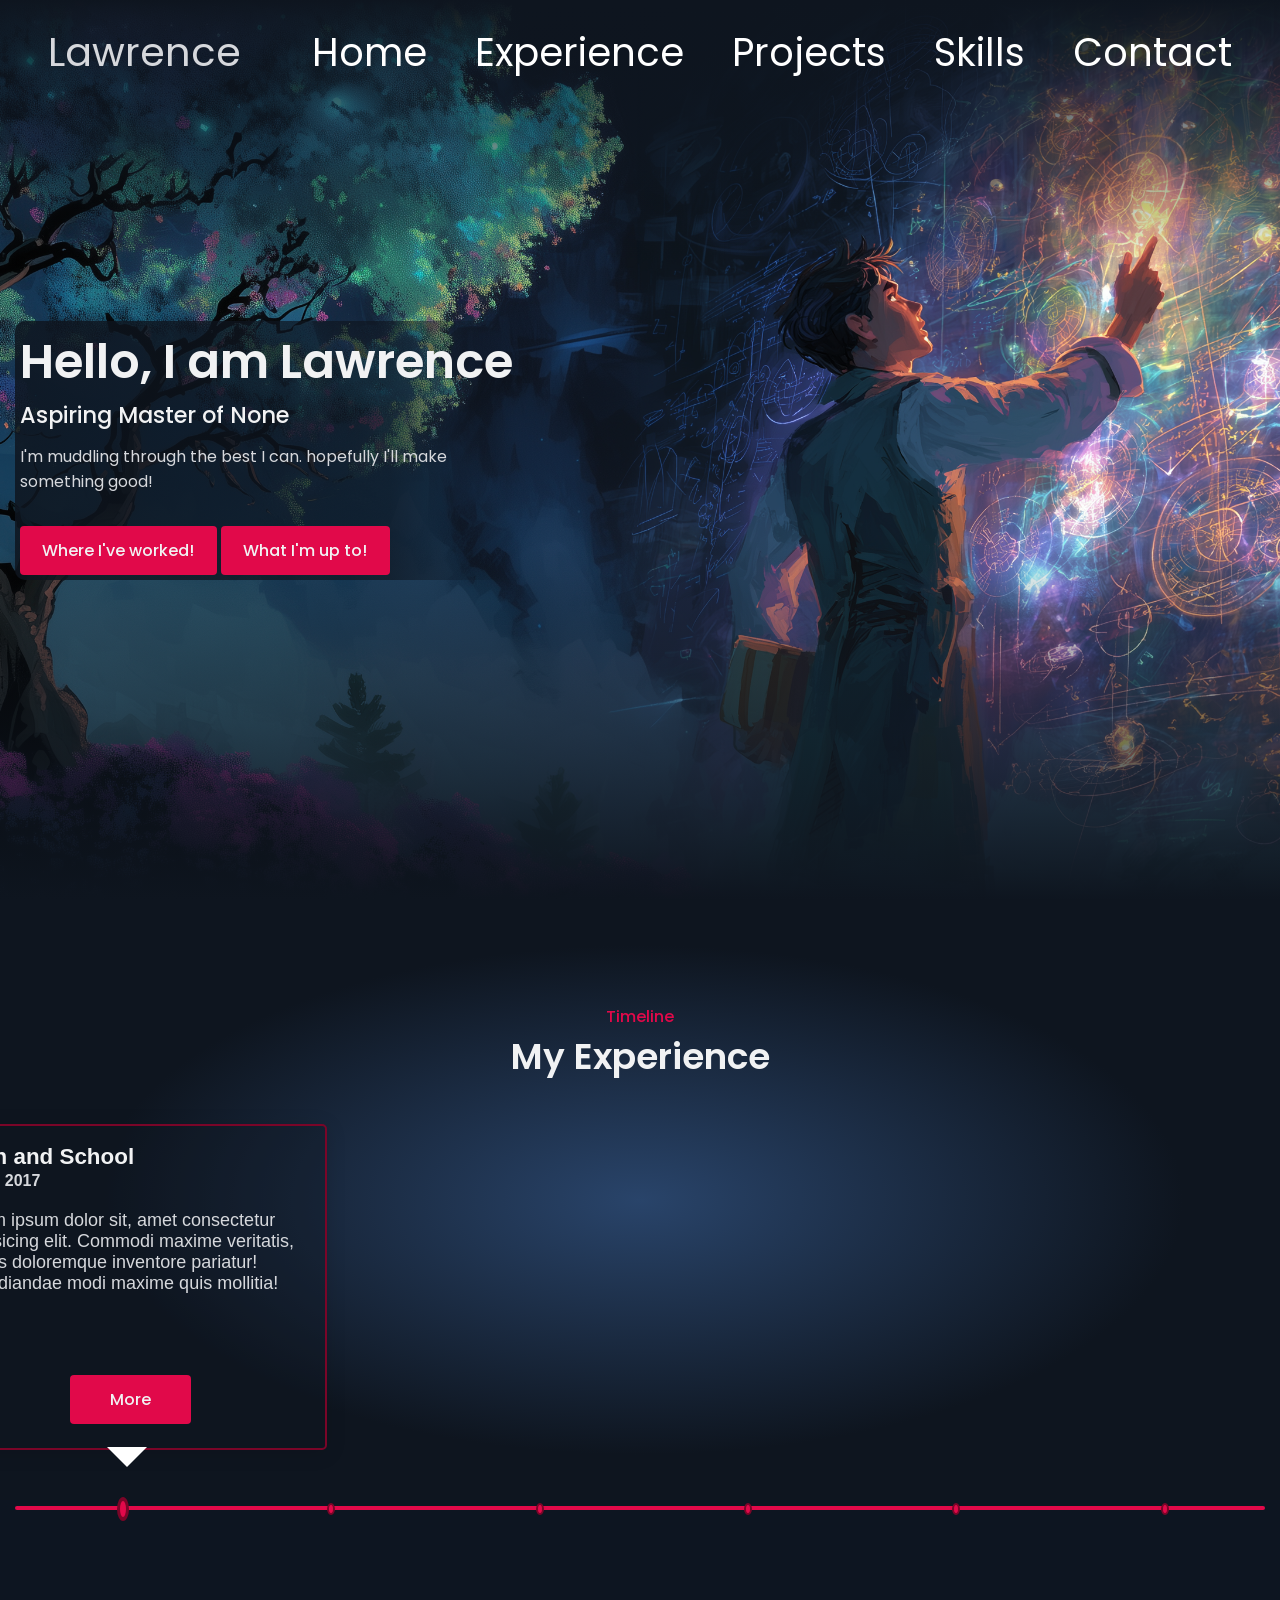
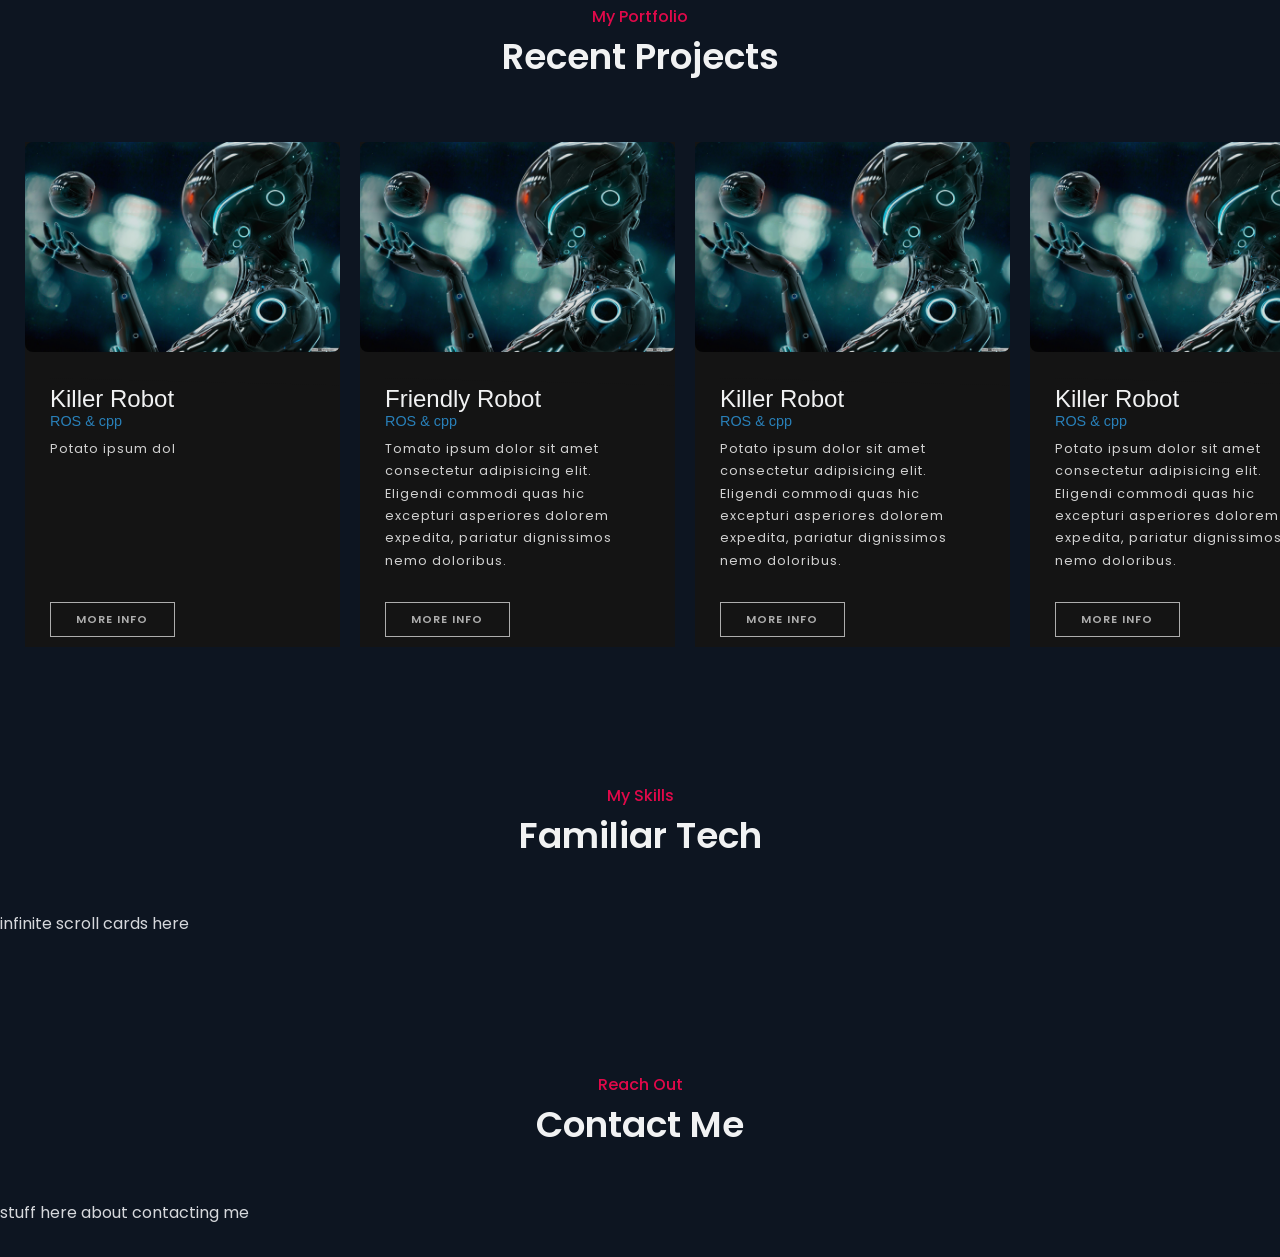
==== commit 41e6327e: "started on project slider" ====
--- a/pages/index.html
+++ b/pages/index.html
@@ -3,8 +3,15 @@
     <meta charset="UTF-8" />
     <meta name="viewport" content="width=device-width, initial-scale=1.0" />
     <title>Lawrence</title>
+    <link
+      rel="stylesheet"
+      href="https://unicons.iconscout.com/release/v4.0.8/css/line.css"
+    />
     <link rel="stylesheet" href="/css/styles.css" />
     <!-- navbar? -->
+  </head>
+
+  <body>
     <nav class="nav">
       <div class="nav-container">
         <div class="logo">
@@ -12,7 +19,7 @@
         </div>
         <div id="mainListDiv" class="main-list">
           <ul class="navlinks">
-            <li><a href="">Home</a></li>
+            <li><a href="#">Home</a></li>
             <li><a href="#experience">Experience</a></li>
             <li><a href="">Projects</a></li>
             <li><a href="">Skills</a></li>
@@ -26,9 +33,6 @@
         </span>
       </div>
     </nav>
-  </head>
-
-  <body>
     <main class="main">
       <!-- about me -->
 
@@ -147,35 +151,338 @@
         <h2 class="section-title" data-heading="My Portfolio">
           Recent Projects
         </h2>
+
+        <!-- card for in the rotaty thing -->
         <div class="work-container container grid">
-          <div class="work-card mix web">
-            <img
-              src="../resources/robot.jpg"
-              alt="a picture of a robot could be downsized"
-              class="work-img"
-            />
-            <h3 class="work-title">whistle Controlled Robot</h3>
-            <span class="work-button"
-              >More<i class="uil uil-arrow-right work-button-icon"></i
-            ></span>
-            <div class="project-details">
-              <h3 class="details-title">A robot that is controlled by sound</h3>
-              <p class="details-description">
-                A walking robot that is controlled by noise and sound,
-                specifically whistling
-              </p>
-              <ul class="details-info">
-                <li>Created - <span>date here</span></li>
-                <li>Tech - <span>Quantum Basic Juggling</span></li>
-                <li>Status - <span>Complete</span></li>
-                <li>
-                  See More - <span><a href="#new-page"></a></span>
-                </li>
-              </ul>
-            </div>
+          <div class="project-gal">
+            <ul class="project-cards" id="project-cards">
+              <li>
+                <figure class="project-card">
+                  <img
+                    src="../resources/robot.jpg"
+                    alt="project image"
+                    class="work-img"
+                  />
+                  <figcaption>
+                    <h2>Killer Robot<span>ROS & cpp</span></h2>
+                    <p>Potato ipsum dol</p>
+                    <span class="proj-info">More Info</span>
+                  </figcaption>
+
+                  <!-- more details pop up -->
+                  <div class="portfolio-item-details">
+                    <h3 class="details-title">A robot that murders everyone</h3>
+                    <p class="details-description">
+                      this robot is horrendously vilent and near indestructible.
+                      We're not sure how to turn it off...
+                    </p>
+                    <ul class="details-info">
+                      <li>Created - <span>day one</span></li>
+                      <li>Tech - <span>Quantum Basic Juggling</span></li>
+                      <li>Status - <span>Complete</span></li>
+                      <li>
+                        See More - <span><a href="#new-page"></a></span>
+                      </li>
+                    </ul>
+                  </div>
+                </figure>
+              </li>
+
+              <!-- card 2 for in the rotaty thing also has the classes for the pop up to work-->
+
+              <li>
+                <figure class="project-card">
+                  <img
+                    src="../resources/robot.jpg"
+                    alt="project image"
+                    class="work-img"
+                  />
+                  <figcaption>
+                    <h2>Friendly Robot<span>ROS & cpp</span></h2>
+                    <p>
+                      Tomato ipsum dolor sit amet consectetur adipisicing elit.
+                      Eligendi commodi quas hic excepturi asperiores dolorem
+                      expedita, pariatur dignissimos nemo doloribus.
+                    </p>
+                    <span class="proj-info">More Info</span>
+                  </figcaption>
+
+                  <!-- more details pop up -->
+                  <div class="portfolio-item-details">
+                    <h3 class="details-title">A robot that is very friendly</h3>
+                    <p class="details-description">
+                      this robot give out hugs and lolipops and its only goal is
+                      to hunt down the murder robot
+                    </p>
+                    <ul class="details-info">
+                      <li>Created - <span>day two</span></li>
+                      <li>Tech - <span>Quantum Basic Juggling</span></li>
+                      <li>Status - <span>Complete</span></li>
+                      <li>
+                        See More - <span><a href="#new-page"></a></span>
+                      </li>
+                    </ul>
+                  </div>
+                </figure>
+              </li>
+              <!-- card 3 -->
+              <li>
+                <figure class="project-card">
+                  <img
+                    src="../resources/robot.jpg"
+                    alt="project image"
+                    class="work-img"
+                  />
+                  <figcaption>
+                    <h2>Killer Robot<span>ROS & cpp</span></h2>
+                    <p>
+                      Potato ipsum dolor sit amet consectetur adipisicing elit.
+                      Eligendi commodi quas hic excepturi asperiores dolorem
+                      expedita, pariatur dignissimos nemo doloribus.
+                    </p>
+                    <span class="proj-info">More Info</span>
+                  </figcaption>
+
+                  <!-- more details pop up -->
+                  <div class="portfolio-item-details">
+                    <h3 class="details-title">A robot that murders everyone</h3>
+                    <p class="details-description">
+                      this robot is horrendously vilent and near indestructible.
+                      We're not sure how to turn it off...
+                    </p>
+                    <ul class="details-info">
+                      <li>Created - <span>day one</span></li>
+                      <li>Tech - <span>Quantum Basic Juggling</span></li>
+                      <li>Status - <span>Complete</span></li>
+                      <li>
+                        See More - <span><a href="#new-page"></a></span>
+                      </li>
+                    </ul>
+                  </div>
+                </figure>
+              </li>
+              <!-- card 4 -->
+              <li>
+                <figure class="project-card">
+                  <img
+                    src="../resources/robot.jpg"
+                    alt="project image"
+                    class="work-img"
+                  />
+                  <figcaption>
+                    <h2>Killer Robot<span>ROS & cpp</span></h2>
+                    <p>
+                      Potato ipsum dolor sit amet consectetur adipisicing elit.
+                      Eligendi commodi quas hic excepturi asperiores dolorem
+                      expedita, pariatur dignissimos nemo doloribus.
+                    </p>
+                    <span class="proj-info">More Info</span>
+                  </figcaption>
+
+                  <!-- more details pop up -->
+                  <div class="portfolio-item-details">
+                    <h3 class="details-title">A robot that murders everyone</h3>
+                    <p class="details-description">
+                      this robot is horrendously vilent and near indestructible.
+                      We're not sure how to turn it off...
+                    </p>
+                    <ul class="details-info">
+                      <li>Created - <span>day one</span></li>
+                      <li>Tech - <span>Quantum Basic Juggling</span></li>
+                      <li>Status - <span>Complete</span></li>
+                      <li>
+                        See More - <span><a href="#new-page"></a></span>
+                      </li>
+                    </ul>
+                  </div>
+                </figure>
+              </li>
+              <!-- card 5 -->
+              <li>
+                <figure class="project-card">
+                  <img
+                    src="../resources/robot.jpg"
+                    alt="project image"
+                    class="work-img"
+                  />
+                  <figcaption>
+                    <h2>Killer Robot<span>ROS & cpp</span></h2>
+                    <p>
+                      Potato ipsum dolor sit amet consectetur adipisicing elit.
+                      Eligendi commodi quas hic excepturi asperiores dolorem
+                      expedita, pariatur dignissimos nemo doloribus.
+                    </p>
+                    <span class="proj-info">More Info</span>
+                  </figcaption>
+
+                  <!-- more details pop up -->
+                  <div class="portfolio-item-details">
+                    <h3 class="details-title">A robot that murders everyone</h3>
+                    <p class="details-description">
+                      this robot is horrendously vilent and near indestructible.
+                      We're not sure how to turn it off...
+                    </p>
+                    <ul class="details-info">
+                      <li>Created - <span>day one</span></li>
+                      <li>Tech - <span>Quantum Basic Juggling</span></li>
+                      <li>Status - <span>Complete</span></li>
+                      <li>
+                        See More - <span><a href="#new-page"></a></span>
+                      </li>
+                    </ul>
+                  </div>
+                </figure>
+              </li>
+              <!-- card 6 -->
+              <li>
+                <figure class="project-card">
+                  <img
+                    src="../resources/robot.jpg"
+                    alt="project image"
+                    class="work-img"
+                  />
+                  <figcaption>
+                    <h2>Killer Robot<span>ROS & cpp</span></h2>
+                    <p>
+                      Potato ipsum dolor sit amet consectetur adipisicing elit.
+                      Eligendi commodi quas hic excepturi asperiores dolorem
+                      expedita, pariatur dignissimos nemo doloribus.
+                    </p>
+                    <span class="proj-info">More Info</span>
+                  </figcaption>
+
+                  <!-- more details pop up -->
+                  <div class="portfolio-item-details">
+                    <h3 class="details-title">A robot that murders everyone</h3>
+                    <p class="details-description">
+                      this robot is horrendously vilent and near indestructible.
+                      We're not sure how to turn it off...
+                    </p>
+                    <ul class="details-info">
+                      <li>Created - <span>day one</span></li>
+                      <li>Tech - <span>Quantum Basic Juggling</span></li>
+                      <li>Status - <span>Complete</span></li>
+                      <li>
+                        See More - <span><a href="#new-page"></a></span>
+                      </li>
+                    </ul>
+                  </div>
+                </figure>
+              </li>
+              <!-- card 7  -->
+              <li>
+                <figure class="project-card">
+                  <img
+                    src="../resources/robot.jpg"
+                    alt="project image"
+                    class="work-img"
+                  />
+                  <figcaption>
+                    <h2>Killer Robot<span>ROS & cpp</span></h2>
+                    <p>
+                      Potato ipsum dolor sit amet consectetur adipisicing elit.
+                      Eligendi commodi quas hic excepturi asperiores dolorem
+                      expedita, pariatur dignissimos nemo doloribus.
+                    </p>
+                    <span class="proj-info">More Info</span>
+                  </figcaption>
+
+                  <!-- more details pop up -->
+                  <div class="portfolio-item-details">
+                    <h3 class="details-title">A robot that murders everyone</h3>
+                    <p class="details-description">
+                      this robot is horrendously vilent and near indestructible.
+                      We're not sure how to turn it off...
+                    </p>
+                    <ul class="details-info">
+                      <li>Created - <span>day one</span></li>
+                      <li>Tech - <span>Quantum Basic Juggling</span></li>
+                      <li>Status - <span>Complete</span></li>
+                      <li>
+                        See More - <span><a href="#new-page"></a></span>
+                      </li>
+                    </ul>
+                  </div>
+                </figure>
+              </li>
+              <!-- card 8 -->
+              <li>
+                <figure class="project-card">
+                  <img
+                    src="../resources/robot.jpg"
+                    alt="project image"
+                    class="work-img"
+                  />
+                  <figcaption>
+                    <h2>Killer Robot<span>ROS & cpp</span></h2>
+                    <p>
+                      Potato ipsum dolor sit amet consectetur adipisicing elit.
+                      Eligendi commodi quas hic excepturi asperiores dolorem
+                      expedita, pariatur dignissimos nemo doloribus.
+                    </p>
+                    <span class="proj-info">More Info</span>
+                  </figcaption>
+
+                  <!-- more details pop up -->
+                  <div class="portfolio-item-details">
+                    <h3 class="details-title">A robot that murders everyone</h3>
+                    <p class="details-description">
+                      this robot is horrendously vilent and near indestructible.
+                      We're not sure how to turn it off...
+                    </p>
+                    <ul class="details-info">
+                      <li>Created - <span>day one</span></li>
+                      <li>Tech - <span>Quantum Basic Juggling</span></li>
+                      <li>Status - <span>Complete</span></li>
+                      <li>
+                        See More - <span><a href="#new-page"></a></span>
+                      </li>
+                    </ul>
+                  </div>
+                </figure>
+              </li>
+            </ul>
           </div>
         </div>
       </section>
+
+      <!-- pop up default i think -->
+
+      <div class="portfolio-popup">
+        <div class="portfolio-popup-inner">
+          <div class="portfolio-popup-content grid">
+            <span class="portfolio-popup-close"
+              ><i class="uil uil-times"></i
+            ></span>
+            <div class="pp-thumbnail">
+              <img
+                src="https://i.postimg.cc/sXLjnC5p/work-2.png"
+                alt=""
+                class="portfolio-popup-img"
+              />
+            </div>
+
+            <div class="portfolio-popup-info">
+              <div class="portfolio-popup-body">
+                <h3 class="details-title">App for Technology & Services</h3>
+                <p class="details-description">
+                  A stylish burger restaurant mobile app interface displayed on
+                  two smartphones
+                </p>
+
+                <ul class="details-info">
+                  <li>Created - <span>15 Apr 2025</span></li>
+                  <li>Technologies - <span>html css</span></li>
+                  <li>Role - <span>frontend</span></li>
+                  <li>
+                    View - <span><a href="#">www.domain.com</a></span>
+                  </li>
+                </ul>
+              </div>
+            </div>
+          </div>
+        </div>
+      </div>
 
       <!-- My skills -->
       <section class="skills section" id="skills">
@@ -188,7 +495,8 @@
         <h2 class="section-title" data-heading="Reach Out">Contact Me</h2>
         <p>stuff here about contacting me</p>
       </section>
-
+      <script src="..\scripts\gsap.min.js"></script>
+      <script src="..\scripts\ScrollTrigger.min.js"></script>
       <footer></footer>
     </main>
   </body>
@@ -196,7 +504,6 @@
 <script src="https://ajax.googleapis.com/ajax/libs/jquery/3.1.1/jquery.min.js"></script>
 
 <script src="..\scripts\script.js"></script>
-
 <script>
   $(window).scroll(function () {
     if ($(document).scrollTop() > 50) {
@@ -207,3 +514,5 @@
     }
   });
 </script>
+
+<!-- the bit for tha carousel -->
--- a/css/styles.css
+++ b/css/styles.css
@@ -47,29 +47,77 @@
     --z-modal: 100;
 
 }
+
 /* navbar stuff */
 
-.nav { width: 100%; height: 65px; position: fixed; line-height: 65px; text-align: center; z-index: 1; }
-
-.nav div.logo {float: left; width: auto; height: auto; padding-left: 3rem;}
-
-.nav div.logo a { text-decoration: none; color: var(--text-color); font-size: 2.5rem;}
-
-.nav div.logo a:hover {color: red;}
-
-.nav div.main-list {height: 65px; float: right;}
-
-.nav div.main-list ul { width: 100%; height: 65px; display: flex; list-style: none; margin: 0; padding: 0; }
-
-.nav div.main-list ul li { width: auto; height: 65px; padding: 0; padding-right: 3rem; }
-
-.nav div.main-list ul li a { text-decoration: none; color: #fff; line-height: 65px; font-size: 2.4rem; }
-
-.nav div.main-list ul li a:hover { color: red; }
-
-.navTrigger { display: none; }
-
-.nav { padding-top: 20px; padding-bottom: 20px; -webkit-transition: all 0.4s ease; transition: all 0.4s ease; }
+.nav {
+    width: 100%;
+    height: 65px;
+    position: fixed;
+    line-height: 65px;
+    text-align: center;
+    z-index: 1;
+}
+
+.nav div.logo {
+    float: left;
+    width: auto;
+    height: auto;
+    padding-left: 3rem;
+}
+
+.nav div.logo a {
+    text-decoration: none;
+    color: var(--text-color);
+    font-size: 2.5rem;
+}
+
+.nav div.logo a:hover {
+    color: red;
+}
+
+.nav div.main-list {
+    height: 65px;
+    float: right;
+}
+
+.nav div.main-list ul {
+    width: 100%;
+    height: 65px;
+    display: flex;
+    list-style: none;
+    margin: 0;
+    padding: 0;
+}
+
+.nav div.main-list ul li {
+    width: auto;
+    height: 65px;
+    padding: 0;
+    padding-right: 3rem;
+}
+
+.nav div.main-list ul li a {
+    text-decoration: none;
+    color: #fff;
+    line-height: 65px;
+    font-size: 2.4rem;
+}
+
+.nav div.main-list ul li a:hover {
+    color: red;
+}
+
+.navTrigger {
+    display: none;
+}
+
+.nav {
+    padding-top: 20px;
+    padding-bottom: 20px;
+    -webkit-transition: all 0.4s ease;
+    transition: all 0.4s ease;
+}
 
 
 @media screen and (min-width: 768px) and (max-width: 1024px) {
@@ -82,18 +130,22 @@
     .navTrigger {
         display: block;
     }
+
     .nav div.logo {
         margin-left: 15px;
     }
+
     .nav div.main-list {
         width: 100%;
         height: 0;
         overflow: hidden;
     }
+
     .nav div.show_list {
         height: auto;
         display: none;
     }
+
     .nav div.main-list ul {
         flex-direction: column;
         width: 100%;
@@ -105,16 +157,19 @@
         /*same background color of navbar*/
         background-position: center top;
     }
+
     .nav div.main-list ul li {
         width: 100%;
         text-align: right;
     }
+
     .nav div.main-list ul li a {
         text-align: center;
         width: 100%;
         font-size: 3rem;
         padding: 20px;
     }
+
     .nav div.media_button {
         display: block;
     }
@@ -181,6 +236,7 @@
     50% {
         -webkit-transform: rotate(0deg);
     }
+
     100% {
         -webkit-transform: rotate(45deg);
     }
@@ -190,6 +246,7 @@
     50% {
         transform: rotate(0deg);
     }
+
     100% {
         transform: rotate(45deg);
     }
@@ -199,6 +256,7 @@
     50% {
         -webkit-transform: rotate(0deg);
     }
+
     100% {
         -webkit-transform: rotate(45deg);
     }
@@ -208,6 +266,7 @@
     50% {
         transform: rotate(0deg);
     }
+
     100% {
         transform: rotate(45deg);
     }
@@ -217,9 +276,11 @@
     0% {
         -webkit-transform: translateY(0px) rotate(0deg);
     }
+
     50% {
         -webkit-transform: translateY(9px) rotate(0deg);
     }
+
     100% {
         -webkit-transform: translateY(9px) rotate(135deg);
     }
@@ -229,9 +290,11 @@
     0% {
         transform: translateY(0px) rotate(0deg);
     }
+
     50% {
         transform: translateY(9px) rotate(0deg);
     }
+
     100% {
         transform: translateY(9px) rotate(135deg);
     }
@@ -241,9 +304,11 @@
     0% {
         -webkit-transform: translateY(0px) rotate(0deg);
     }
+
     50% {
         -webkit-transform: translateY(9px) rotate(0deg);
     }
+
     100% {
         -webkit-transform: translateY(9px) rotate(135deg);
     }
@@ -253,9 +318,11 @@
     0% {
         transform: translateY(0px) rotate(0deg);
     }
+
     50% {
         transform: translateY(9px) rotate(0deg);
     }
+
     100% {
         transform: translateY(9px) rotate(135deg);
     }
@@ -265,9 +332,11 @@
     0% {
         -webkit-transform: translateY(0px) rotate(0deg);
     }
+
     50% {
         -webkit-transform: translateY(-9px) rotate(0deg);
     }
+
     100% {
         -webkit-transform: translateY(-9px) rotate(135deg);
     }
@@ -277,9 +346,11 @@
     0% {
         transform: translateY(0px) rotate(0deg);
     }
+
     50% {
         transform: translateY(-9px) rotate(0deg);
     }
+
     100% {
         transform: translateY(-9px) rotate(135deg);
     }
@@ -289,9 +360,11 @@
     0% {
         -webkit-transform: translateY(0px) rotate(0deg);
     }
+
     50% {
         -webkit-transform: translateY(-9px) rotate(0deg);
     }
+
     100% {
         -webkit-transform: translateY(-9px) rotate(135deg);
     }
@@ -301,9 +374,11 @@
     0% {
         transform: translateY(0px) rotate(0deg);
     }
+
     50% {
         transform: translateY(-9px) rotate(0deg);
     }
+
     100% {
         transform: translateY(-9px) rotate(135deg);
     }
@@ -320,19 +395,21 @@
 
 
 .myH2 {
-	text-align:center;
-	font-size: 4rem;
-}
+    text-align: center;
+    font-size: 4rem;
+}
+
 .myP {
-	text-align: justify;
-	padding-left:15%;
-	padding-right:15%;
-	font-size: 20px;
-}
-@media all and (max-width:700px){
-	.myP {
-		padding:2%;
-	}
+    text-align: justify;
+    padding-left: 15%;
+    padding-right: 15%;
+    font-size: 20px;
+}
+
+@media all and (max-width:700px) {
+    .myP {
+        padding: 2%;
+    }
 }
 
 /* end navbar stuff */
@@ -349,104 +426,294 @@
     }
 }
 
-* { margin: 0; padding: 0; box-sizing: border-box; }
-
-html { scroll-behavior: smooth; }
-
-body, button, input { font-family: var(--body-font); font-size: var(--normal-font-size); }
-    body { background-color: var(--body-color); color: var(--text-color); }
-
-h1, h2, h3 { color: var(--title-color); font-weight: var(--font-bold); }
-
-ul { list-style: none; }
-
-a { text-decoration: none; }
-
-img { max-width: 100%; height: auto; }
-
-button { cursor: pointer; }
-    button, input { border: none; outline: none; }
-
-.container { max-width: 1250px; margin-left: auto; margin-right: auto; }
-
-.grid { display: grid; }
-
-.button { 
-    display: inline-flex; 
-    align-items: center; 
-    column-gap: .5rem; 
-    background-color: var(--skin-color); 
-    color: var(--title-color); 
-    padding: 0.75rem 1.4rem; 
-    border-radius: .25rem; 
+* {
+    margin: 0;
+    padding: 0;
+    box-sizing: border-box;
+}
+
+html {
+    scroll-behavior: smooth;
+}
+
+body,
+button,
+input {
+    font-family: var(--body-font);
+    font-size: var(--normal-font-size);
+}
+
+body {
+    background-color: var(--body-color);
+    color: var(--text-color);
+}
+
+h1,
+h2,
+h3 {
+    color: var(--title-color);
+    font-weight: var(--font-bold);
+}
+
+ul {
+    list-style: none;
+}
+
+a {
+    text-decoration: none;
+}
+
+img {
+    max-width: 100%;
+    height: auto;
+}
+
+button {
+    cursor: pointer;
+}
+
+button,
+input {
+    border: none;
+    outline: none;
+}
+
+.container {
+    max-width: 1250px;
+    margin-left: auto;
+    margin-right: auto;
+}
+
+.grid {
+    display: grid;
+}
+
+.button {
+    display: inline-flex;
+    align-items: center;
+    column-gap: .5rem;
+    background-color: var(--skin-color);
+    color: var(--title-color);
+    padding: 0.75rem 1.4rem;
+    border-radius: .25rem;
     font-weight: var(--font-medium);
     position: relative;
     z-index: 1;
     transition: .1s;
 }
-    .button::after { 
-        position: absolute; 
-        content: ''; 
-        left: 0; 
-        top: 0; 
-        width: 100%; 
-        height: 100%; 
-        background-color: var(--mirage-color); 
-        z-index: -1;
-        transform-origin: center; 
-        transform: scale(0); 
-        border-radius: .25rem;
-        transition: .2s; 
-    }
-
-.button:hover::after { transform: scale(1); }
-
-.section { padding: 6.5rem 0 2rem; }
-
-.section-title { text-align: center; font-size: var(--h1-font-size); margin-bottom: var(--mb3); }
-
-    .section-title::before { content: attr(data-heading); display: block; font-size: var(--normal-font-size); font-weight: var(--font-medium); color: var(--skin-color); }
-
-::-webkit-scrollbar { width: 0.7rem; background-color: var(--scroll-box-color); border-radius: .5rem; }
-
-::-webkit-scrollbar-thumb { background-color: var(--scroll-thumb-color); border-radius: .5rem; }
+
+.button::after {
+    position: absolute;
+    content: '';
+    left: 0;
+    top: 0;
+    width: 100%;
+    height: 100%;
+    background-color: var(--mirage-color);
+    z-index: -1;
+    transform-origin: center;
+    transform: scale(0);
+    border-radius: .25rem;
+    transition: .2s;
+}
+
+.button:hover::after {
+    transform: scale(1);
+}
+
+.section {
+    padding: 6.5rem 0 2rem;
+}
+
+.section-title {
+    text-align: center;
+    font-size: var(--h1-font-size);
+    margin-bottom: var(--mb3);
+}
+
+.section-title::before {
+    content: attr(data-heading);
+    display: block;
+    font-size: var(--normal-font-size);
+    font-weight: var(--font-medium);
+    color: var(--skin-color);
+}
+
+::-webkit-scrollbar {
+    width: 0.7rem;
+    background-color: var(--scroll-box-color);
+    border-radius: .5rem;
+}
+
+::-webkit-scrollbar-thumb {
+    background-color: var(--scroll-thumb-color);
+    border-radius: .5rem;
+}
 
 /* main home */
 
 
-.home { background: url('../resources/spellBG.png'); background-size: cover; background-position: center center; height: 100vh;}
-.home-container { position: relative; height: 100%; align-items: center; }
-
-.home-grad { background-image: linear-gradient(rgba(14, 21, 31, 1), rgba(14, 21, 31, 0) 30%, rgba(14, 21, 31, 0) 60%,rgba(14, 21, 31, 0.5) 80%,rgba(14, 21, 31, 1))}
-.home-data { background-image: linear-gradient( to right,rgba(14, 21, 31, 0.85),rgba(14, 21, 31, 0.65) 30%,rgba(14, 21, 31, 0) 40%,rgba(14, 21, 31, 0)); border-radius: 10px; padding: 5px;}
-
-.home-social { position: absolute; top: 1.8rem; left: 0; display: flex; align-items: center; column-gap: 3.5rem; }
-.home-social-follow { font-weight: var(--font-medium); position: relative; }
-    .home-social-follow::after { content: ''; position: absolute; width: 1rem; height: 2px; background-color: var(--text-color); right: -45%; top: 50%; }
-.home-social-links { display: inline-flex; column-gap: 1rem; }
-.home-social-link { font-size: 1.08rem; color: var(--text-color); transition: .4s; }
-    .home-social-link:hover { transform: translateY(.25rem); }
-.home-img { display: none; }
-.home-title { font-size: var(--biggest-font-size); }
-.home-subtitle { font-size: var(--h3-font-size); font-weight: var(--font-medium); margin-bottom: var(--mb075); }
-.home-description { max-width: 450px; margin-bottom: var(--mb2); }
-.my-info { display: flex; column-gap: 1.8rem; position: absolute; left: 0; bottom: 1.8rem; }
-.info-item { display: flex; align-items: center; }
-.info-title, .info-subtitle { font-size: var(--small-font-size); }
-    .info-title { font-weight: var(--font-medium); }
-.info-icon { font-size: 1.8rem; color: var(--skin-color); margin-right: var(--mb075); }
+.home {
+    background: url('../resources/spellBG.png');
+    background-size: cover;
+    background-position: center center;
+    height: 100vh;
+}
+
+.home-container {
+    position: relative;
+    height: 100%;
+    align-items: center;
+}
+
+.home-grad {
+    background-image: linear-gradient(rgba(14, 21, 31, 1), rgba(14, 21, 31, 0) 30%, rgba(14, 21, 31, 0) 60%, rgba(14, 21, 31, 0.5) 80%, rgba(14, 21, 31, 1))
+}
+
+.home-data {
+    background-image: linear-gradient(to right, rgba(14, 21, 31, 0.85), rgba(14, 21, 31, 0.65) 30%, rgba(14, 21, 31, 0) 40%, rgba(14, 21, 31, 0));
+    border-radius: 10px;
+    padding: 5px;
+}
+
+.home-social {
+    position: absolute;
+    top: 1.8rem;
+    left: 0;
+    display: flex;
+    align-items: center;
+    column-gap: 3.5rem;
+}
+
+.home-social-follow {
+    font-weight: var(--font-medium);
+    position: relative;
+}
+
+.home-social-follow::after {
+    content: '';
+    position: absolute;
+    width: 1rem;
+    height: 2px;
+    background-color: var(--text-color);
+    right: -45%;
+    top: 50%;
+}
+
+.home-social-links {
+    display: inline-flex;
+    column-gap: 1rem;
+}
+
+.home-social-link {
+    font-size: 1.08rem;
+    color: var(--text-color);
+    transition: .4s;
+}
+
+.home-social-link:hover {
+    transform: translateY(.25rem);
+}
+
+.home-img {
+    display: none;
+}
+
+.home-title {
+    font-size: var(--biggest-font-size);
+}
+
+.home-subtitle {
+    font-size: var(--h3-font-size);
+    font-weight: var(--font-medium);
+    margin-bottom: var(--mb075);
+}
+
+.home-description {
+    max-width: 450px;
+    margin-bottom: var(--mb2);
+}
+
+.my-info {
+    display: flex;
+    column-gap: 1.8rem;
+    position: absolute;
+    left: 0;
+    bottom: 1.8rem;
+}
+
+.info-item {
+    display: flex;
+    align-items: center;
+}
+
+.info-title,
+.info-subtitle {
+    font-size: var(--small-font-size);
+}
+
+.info-title {
+    font-weight: var(--font-medium);
+}
+
+.info-icon {
+    font-size: 1.8rem;
+    color: var(--skin-color);
+    margin-right: var(--mb075);
+}
 
 /* main about */
 
-.about-container { grid-template-columns: repeat(2, 1fr); column-gap: 4rem; align-items: center; }
-.about-img { width: 480px; border-radius: .75rem; justify-self: center; }
-.about-heading { font-size: var(--h3-font-size); margin-bottom: var(--mb075); }
-.about-description { text-align: justify; padding-right: 6rem; margin-bottom: var(--mb2); }
-.about-info { display: grid; grid-template-columns: repeat(3, 140px); column-gap: .5rem; margin-bottom: var(--mb3); }
-.about-box { text-align: center; border-radius: .25rem; padding: 1rem 1.25rem; background-color: var(--box-color); }
-.about-icon { font-size: 1.5rem; color: var(--skin-color); margin-bottom: var(--mb075); }
-.about-title { font-size: var(--small-font-size); }
-.about-subtitle { font-size: var(--small-font-size); }
+.about-container {
+    grid-template-columns: repeat(2, 1fr);
+    column-gap: 4rem;
+    align-items: center;
+}
+
+.about-img {
+    width: 480px;
+    border-radius: .75rem;
+    justify-self: center;
+}
+
+.about-heading {
+    font-size: var(--h3-font-size);
+    margin-bottom: var(--mb075);
+}
+
+.about-description {
+    text-align: justify;
+    padding-right: 6rem;
+    margin-bottom: var(--mb2);
+}
+
+.about-info {
+    display: grid;
+    grid-template-columns: repeat(3, 140px);
+    column-gap: .5rem;
+    margin-bottom: var(--mb3);
+}
+
+.about-box {
+    text-align: center;
+    border-radius: .25rem;
+    padding: 1rem 1.25rem;
+    background-color: var(--box-color);
+}
+
+.about-icon {
+    font-size: 1.5rem;
+    color: var(--skin-color);
+    margin-bottom: var(--mb075);
+}
+
+.about-title {
+    font-size: var(--small-font-size);
+}
+
+.about-subtitle {
+    font-size: var(--small-font-size);
+}
 
 
 /* timeline stuff */
@@ -454,86 +721,87 @@
 
 
 .experience-timeline {
-  height: 600px;
-  display: flex;
+    height: 600px;
+    display: flex;
+    background-image: radial-gradient(rgb(41, 68, 106, 1), rgba(14, 21, 31, 1) 60%);
 }
 
 
 .experience-timeline p {
-  font-family: "Source Sans Pro", sans-serif;
-  font-size: 18px;
+    font-family: "Source Sans Pro", sans-serif;
+    font-size: 18px;
 }
 
 .experience-timeline h3 {
-  font-size: 1.4rem;
-  font-family: "Roboto", sans-serif;
-  margin-top: 10px;
-  margin-bottom: 2px;
+    font-size: 1.4rem;
+    font-family: "Roboto", sans-serif;
+    margin-top: 10px;
+    margin-bottom: 2px;
 }
 
 .experience-timeline h4 {
-  margin-bottom: 20px;
-  font-family: "Roboto", sans-serif;
+    margin-bottom: 20px;
+    font-family: "Roboto", sans-serif;
 }
 
 .timeline {
-  width: 100%;
-  position: relative;
-  perspective: 5000px;
+    width: 100%;
+    position: relative;
+    perspective: 5000px;
 }
 
 .timeline::before {
-  position: absolute;
-  content: "";
-  width: 100%;
-  height: 4px;
-  background-color: var(--skin-color);
-  border-radius: 15px;
-  top: 72px;
+    position: absolute;
+    content: "";
+    width: 100%;
+    height: 4px;
+    background-color: var(--skin-color);
+    border-radius: 15px;
+    top: 72px;
 }
 
 .timeline .timeline-item {
-  text-align: center;
-  position: relative;
-  z-index: 1;
-  cursor: pointer;
+    text-align: center;
+    position: relative;
+    z-index: 1;
+    cursor: pointer;
 }
 
 .timeline .timeline-item:hover::after {
-  transform: scale(1.5, 1.5);
+    transform: scale(1.5, 1.5);
 }
 
 .timeline .timeline-item.selected::after {
-  background-color: var(--skin-color);
-  border: 2px solid var(--sking-tint);
-  transform: scale(1.5, 1.5);
+    background-color: var(--skin-color);
+    border: 2px solid var(--sking-tint);
+    transform: scale(1.5, 2);
 }
 
 .timeline .timeline-item::after {
-  width: 8px;
-  height: 8px;
-  position: absolute;
-  top: 69px;
-  left: 50%;
-  background-color: var(--skin-color);
-  border: 2px solid var(--sking-tint);
-  content: "";
-  border-radius: 50%;
-  transition: transform 0.5s ease;
+    width: 4px;
+    height: 8px;
+    position: absolute;
+    top: 69px;
+    left: 50%;
+    background-color: var(--skin-color);
+    border: 2px solid var(--sking-tint);
+    content: "";
+    border-radius: 50%;
+    transition: transform 0.5s ease;
 }
 
 .timeline .timeline-item .timeline-content {
-  display: flex;
-  flex-direction: column;
-  text-align: left;
-  position: absolute;
-  top: -300px;
-  opacity: 0;
-  visibility: hidden;
-  width: 350px;
-  height: 300PX;
-  left: -60px;
-  cursor: auto;
+    display: flex;
+    flex-direction: column;
+    text-align: left;
+    position: absolute;
+    top: -300px;
+    opacity: 0;
+    visibility: hidden;
+    width: 350px;
+    height: 300PX;
+    left: -60px;
+    cursor: auto;
 }
 
 .timeline .timeline-item .timeline-content .button {
@@ -547,85 +815,341 @@
 
 
 @keyframes fadeIn {
-  from {
+    from {
+        opacity: 0;
+    }
+
+    to {
+        opacity: 1;
+    }
+}
+
+
+.timeline .timeline-item .timeline-content.fadeIn {
+    animation: fadeIn 1.5s ease 0.1s forwards;
+}
+
+.timeline .timeline-item .timeline-content.animated {
+    visibility: visible;
+}
+
+.flex-container {
+    margin-top: 350px;
+    display: flex;
+    flex-direction: row;
+    flex-wrap: nowrap;
+    justify-content: flex-start;
+    align-content: flex-start;
+    align-items: flex-start;
+}
+
+.flex-items-default {
+    width: 224px;
+    height: 150px;
+}
+
+.dropdown {
+    width: 400px;
+    height: 326px;
+    border: 2px solid var(--sking-tint);
+    background-color: rgba(14, 21, 31, 0.3);
+    box-shadow: 0 3px 20px 1px rgba(0, 0, 0, 0.1);
+    border-radius: 5px;
+    position: absolute;
+    top: -310px;
+    animation-duration: 0.2s;
+    transition: left 0.3s ease;
+}
+
+.dropdown .inner {
+    position: relative;
+    width: 100%;
+    height: 100%;
+}
+
+.dropdown .inner .arrow-down {
+    position: absolute;
+    bottom: -19px;
+    left: 50%;
+    margin-left: -20px;
+}
+
+.arrow-down {
+    width: 0;
+    height: 0;
+    border-left: 20px solid transparent;
+    border-right: 20px solid transparent;
+    border-top: 20px solid var(--white);
+}
+
+.animated {
+    display: block;
+}
+
+.material-icons {
+    position: absolute;
+    top: 189px;
+    left: 160px;
+    width: 100%;
+    color: var(--white);
+    font-size: 33px;
+}
+
+/* project cards css */
+
+figure {
+    position: relative;
+    overflow: hidden;
+    margin: 10px;
+    min-width: 230px;
+    max-width: 315px;
+    width: 100%;
+    color: #ffffff;
+    text-align: left;
+    line-height: 1.4em;
+    background-color: #141414;
+    height: 100%;
+    display: flex;
+    flex-direction: column;
+    justify-content: space-between;
+}
+
+figure * {
+    -webkit-box-sizing: border-box;
+    box-sizing: border-box;
+    -webkit-transition: all 0.25s ease;
+    transition: all 0.25s ease;
+
+}
+
+figure img {
+    max-width: 100%;
+    vertical-align: top;
+    opacity: 0.85;
+}
+
+figure figcaption {
+    width: 100%;
+    background-color: #141414;
+    padding: 10px 25px;
+    position: relative;
+    display: flex;
+    flex-direction: column;
+    height: 100%;
+
+}
+
+figure figcaption:before {
+
+    content: '';
+    bottom: 100%;
+    left: 0;
+    width: 0;
+    height: 0;
+    border-style: solid;
+    border-width: 10px 0 0 400px;
+    border-color: transparent transparent transparent #141414;
+}
+
+figure figcaption .proj-info {
+    cursor: pointer;
+    padding: 5px;
+    border: 1px solid #ffffff;
+    color: #ffffff;
+    font-size: 0.7em;
+    text-transform: uppercase;
+    margin-top: auto;
+    margin-bottom: 10px;
+    display: inline-block;
+    opacity: 0.65;
+    width: 47%;
+    text-align: center;
+    text-decoration: none;
+    font-weight: 600;
+    letter-spacing: 1px;
+}
+
+figure figcaption .proj-info:hover {
+    opacity: 1;
+}
+
+figure .proj-info {
+    border-color: #2980b9;
+    color: #2980b9;
+}
+
+figure h2 {
+    margin: 0 0 5px;
+    font-weight: 300;
+}
+
+figure h2 span {
+    display: block;
+    font-size: 0.6em;
+    color: #2980b9;
+}
+
+figure p {
+    margin: 0 0 10px;
+    font-size: 0.8em;
+    letter-spacing: 1px;
+    opacity: 0.8;
+}
+
+/* portfolio pop up bit lmao */
+.work-card {
+    background-color: var(--box-color);
+    padding: 1.25rem;
+    border-radius: .5rem;
+}
+
+.portfolio-item-details {
+    display: none;
+}
+
+.work-img {
+    border-radius: .5rem;
+    margin-bottom: var(--mb1);
+}
+
+.work-title {
+    font-size: var(--normal-font-size);
+    font-weight: var(--font-medium);
+    margin-bottom: var(--mb05);
+}
+
+.work-button {
+    color: var(--skin-color);
+    font-size: var(--small-font-size);
+    display: flex;
+    align-items: center;
+    column-gap: .25rem;
+    cursor: pointer;
+}
+
+.work-button-icon {
+    font-size: 1rem;
+    transition: .4s;
+}
+
+.work-button:hover .work-button-icon {
+    transform: translateX(.25rem);
+}
+
+.active-work {
+    background-color: var(--skin-color);
+    color: var(--title-color);
+}
+
+.portfolio-popup {
+    position: fixed;
+    top: 0;
+    left: 0;
+    right: 0;
+    bottom: 0;
+    background-color: rgba(0, 0, 0, .5);
+    display: flex;
+    justify-content: center;
+    align-items: center;
+    padding: 0 1rem;
     opacity: 0;
-  }
-  to {
+    visibility: hidden;
+    z-index: var(--z-modal);
+    transition: .4s;
+}
+
+.portfolio-popup.open {
     opacity: 1;
-  }
-}
-
-
-.timeline .timeline-item .timeline-content.fadeIn {
-  animation: fadeIn 1.5s ease 0.1s forwards;
-}
-
-.timeline .timeline-item .timeline-content.animated {
-  visibility: visible;
-}
-
-.flex-container {
-  margin-top: 350px;
-  display: flex;
-  flex-direction: row;
-  flex-wrap: nowrap;
-  justify-content: flex-start;
-  align-content: flex-start;
-  align-items: flex-start;
-}
-
-.flex-items-default {
-  width: 224px;
-  height: 150px;
-}
-
-.dropdown {
-  width: 400px;
-  height: 326px;
-  border: 2px solid var(--sking-tint);
-  box-shadow: 0 3px 20px 1px rgba(0, 0, 0, 0.1);
-  border-radius: 5px;
-  position: absolute;
-  top: -310px;
-  animation-duration: 0.2s;
-  transition: left 0.3s ease;
-}
-
-.dropdown .inner {
-  position: relative;
-  width: 100%;
-  height: 100%;
-}
-
-.dropdown .inner .arrow-down {
-  position: absolute;
-  bottom: -19px;
-  left: 50%;
-  margin-left: -20px;
-}
-
-.arrow-down {
-  width: 0;
-  height: 0;
-  border-left: 20px solid transparent;
-  border-right: 20px solid transparent;
-  border-top: 20px solid var(--white);
-}
-
-.animated {
-  display: block;
-}
-
-.material-icons {
-  position: absolute;
-  top: 189px;
-  left: 160px;
-  width: 100%;
-  color: var(--white);
-  font-size: 33px;
-}
-
-
-
-
-
+    visibility: visible;
+}
+
+.portfolio-popup-inner {
+    background-color: var(--box-color);
+    width: 900px;
+    border-radius: .5rem;
+    padding: 2.5rem;
+    position: relative;
+}
+
+.portfolio-popup-content {
+    grid-template-columns: repeat(2, 1fr);
+    align-items: center;
+    column-gap: 3rem;
+}
+
+.portfolio-popup-close {
+    position: absolute;
+    top: 1.5rem;
+    right: 1.5rem;
+    font-size: 1.5rem;
+    color: var(--skin-color);
+    cursor: pointer;
+}
+
+.portfolio-popup-img {
+    border-radius: .5rem;
+}
+
+.portfolio-popup-subtitle {
+    font-size: var(--smaller-font-size);
+    margin-bottom: var(--mb025);
+}
+
+.details-title {
+    font-size: var(--h3-font-size);
+    font-weight: var(--font-medium);
+    margin-bottom: var(--mb1);
+}
+
+.details-description {
+    font-size: var(--small-font-size);
+    margin-bottom: var(--mb2);
+}
+
+.details-info li {
+    margin-bottom: var(--mb075);
+    text-transform: capitalize;
+    font-size: var(--small-font-size);
+}
+
+.details-info li:last-child {
+    margin-bottom: 0;
+}
+
+.details-info li span {
+    font-weight: normal;
+}
+
+.details-info li a {
+    text-transform: lowercase;
+    color: var(--skin-color);
+}
+
+
+/* project rotation stuff */
+
+
+.project-cards {
+    display: flex;
+    align-items: stretch;
+    overflow-x: scroll;
+    scroll-behavior: smooth;
+    scrollbar-width: none;
+    /* Firefox */
+    -ms-overflow-style: none;
+    /* IE/Edge */
+    width: 90%;
+    padding: 0;
+    margin: 0;
+    list-style: none;
+}
+
+.project-cards::-webkit-scrollbar {
+    display: none;
+}
+
+.project-cards li {
+    display: flex;
+    gap: 1rem;
+    align-items: stretch;
+}
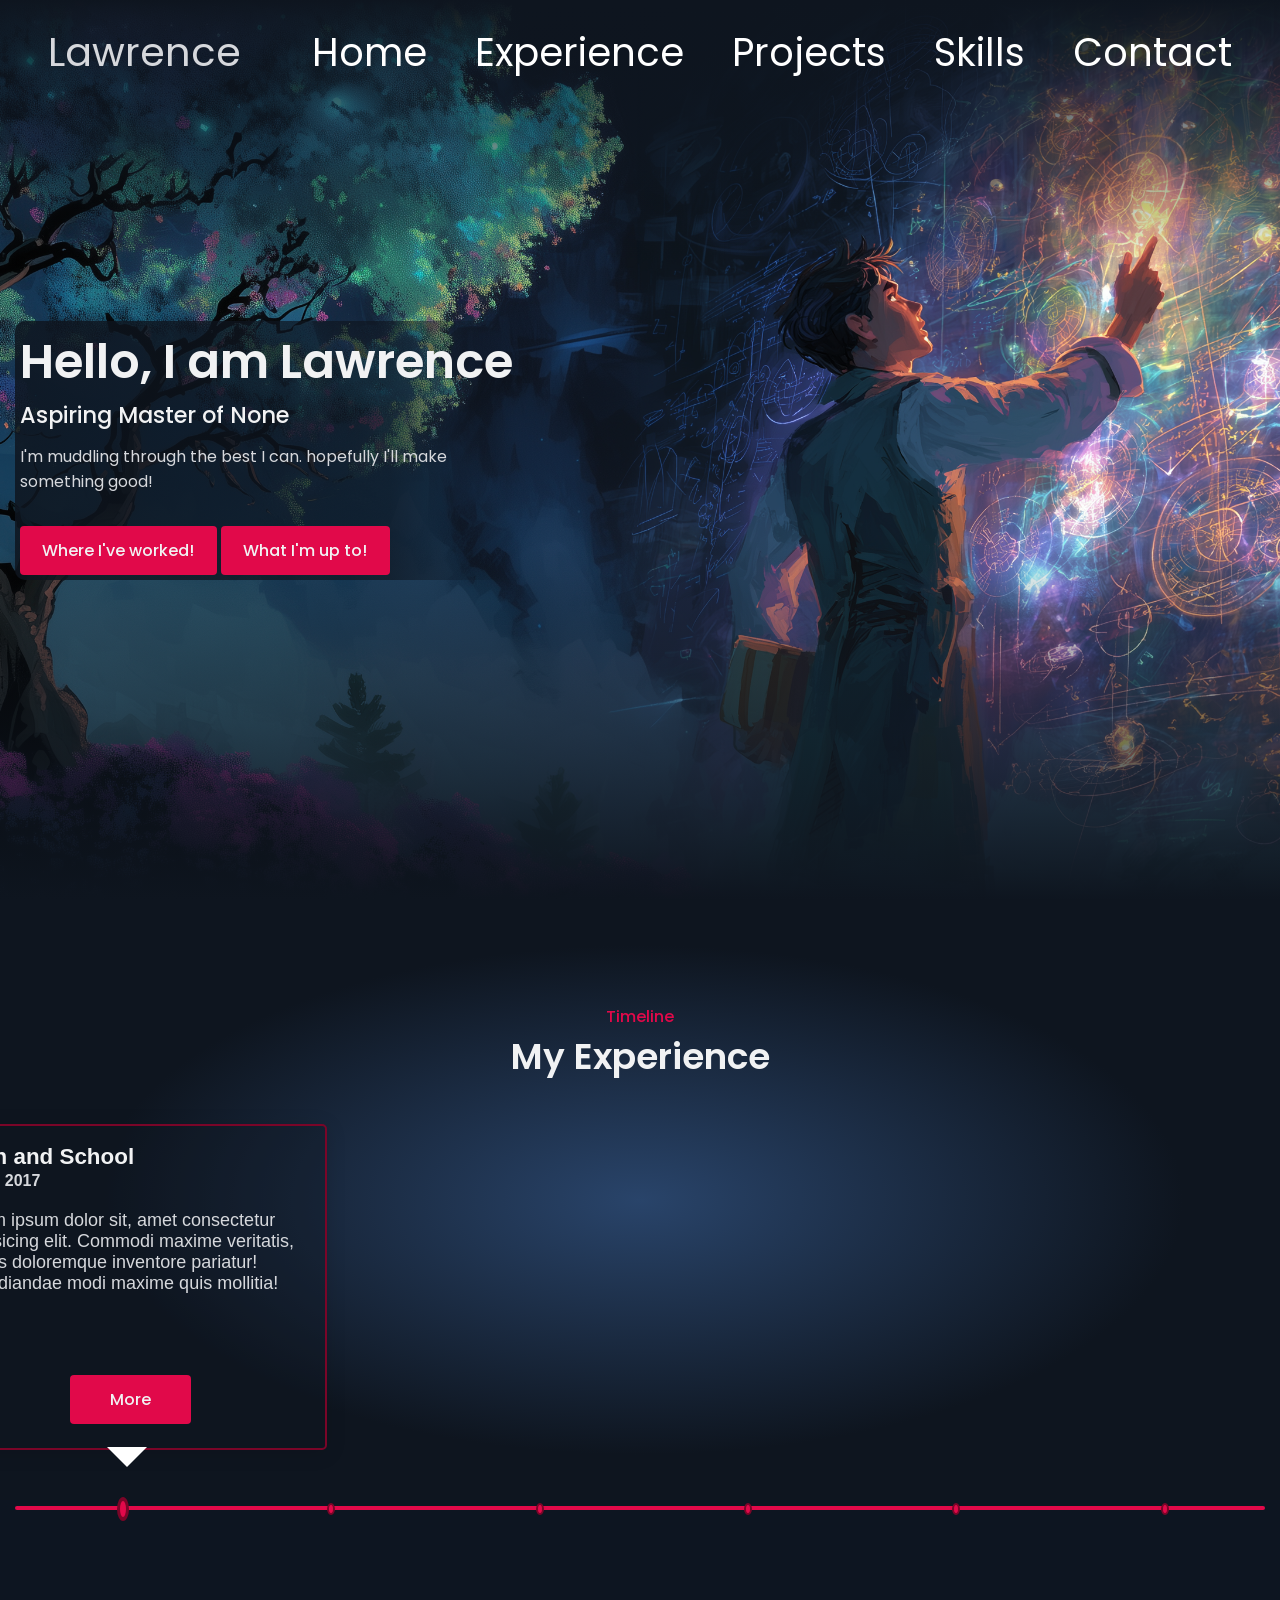
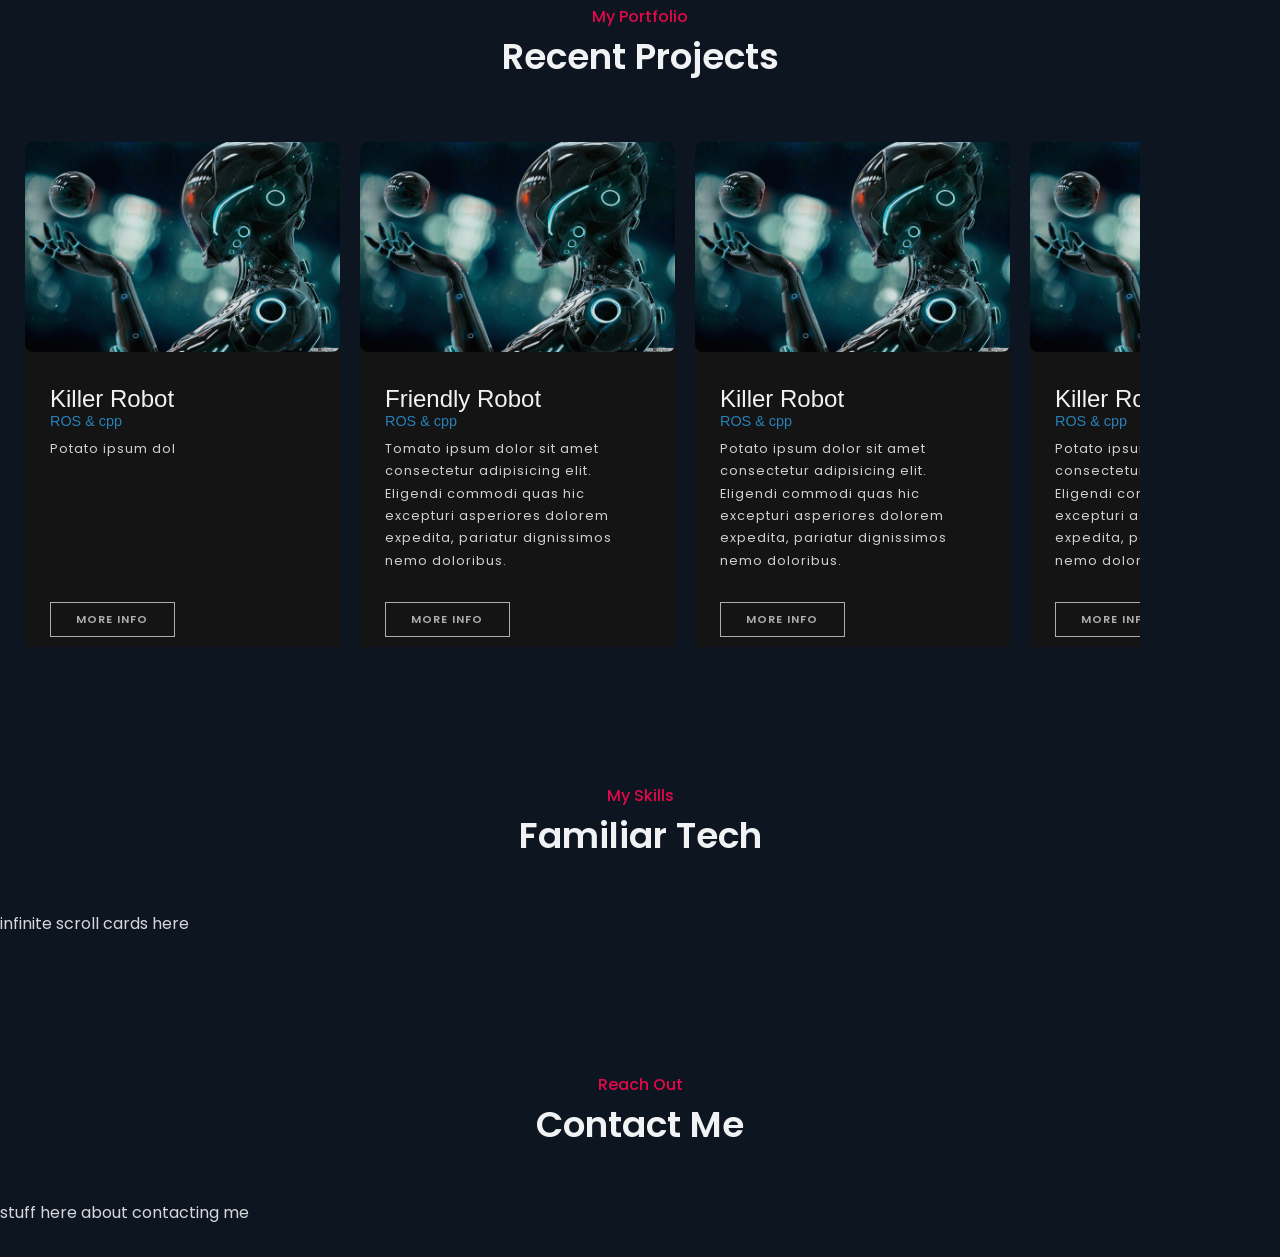
==== commit 965be761: "dabbling" ====
--- a/pages/index.html
+++ b/pages/index.html
@@ -21,7 +21,7 @@
           <ul class="navlinks">
             <li><a href="#">Home</a></li>
             <li><a href="#experience">Experience</a></li>
-            <li><a href="">Projects</a></li>
+            <li><a href="#work">Projects</a></li>
             <li><a href="">Skills</a></li>
             <li><a href="">Contact</a></li>
           </ul>
@@ -47,7 +47,7 @@
                 something good!
               </p>
               <a href="#experience" class="button"> Where I've worked! </a>
-              <a href="#projects" class="button"> What I'm up to! </a>
+              <a href="#work" class="button"> What I'm up to! </a>
             </div>
           </div>
         </div>
@@ -147,14 +147,18 @@
       </section>
 
       <!-- My projects, cards slide or grid or something-->
-      <section class="projects section" id="work">
+      <section class="projects section" id="work" style="overflow-x: auto">
         <h2 class="section-title" data-heading="My Portfolio">
           Recent Projects
         </h2>
 
         <!-- card for in the rotaty thing -->
-        <div class="work-container container grid">
-          <div class="project-gal">
+        <div class="work-container container grid" style="overflow-x: auto">
+          <div
+            class="project-gal"
+            id="project-gallery"
+            style="overflow-x: auto"
+          >
             <ul class="project-cards" id="project-cards">
               <li>
                 <figure class="project-card">
--- a/css/styles.css
+++ b/css/styles.css
@@ -1129,6 +1129,18 @@
 /* project rotation stuff */
 
 
+.project-gal {
+    overflow-x: scroll;
+    scroll-behavior: smooth;
+    width: 100%;
+    crollbar-width: none; /* Firefox */
+    -ms-overflow-style: none; /* IE/Edge */
+}
+
+.project-gal::-webkit-scrollbar {
+  display: none; /* Chrome/Safari */
+}
+
 .project-cards {
     display: flex;
     align-items: stretch;
@@ -1152,4 +1164,10 @@
     display: flex;
     gap: 1rem;
     align-items: stretch;
+    cursor: grab;
+    transition: transform 0.2s;
+}
+
+.project-cards li:hover {
+    transform: scale(1.1);
 }
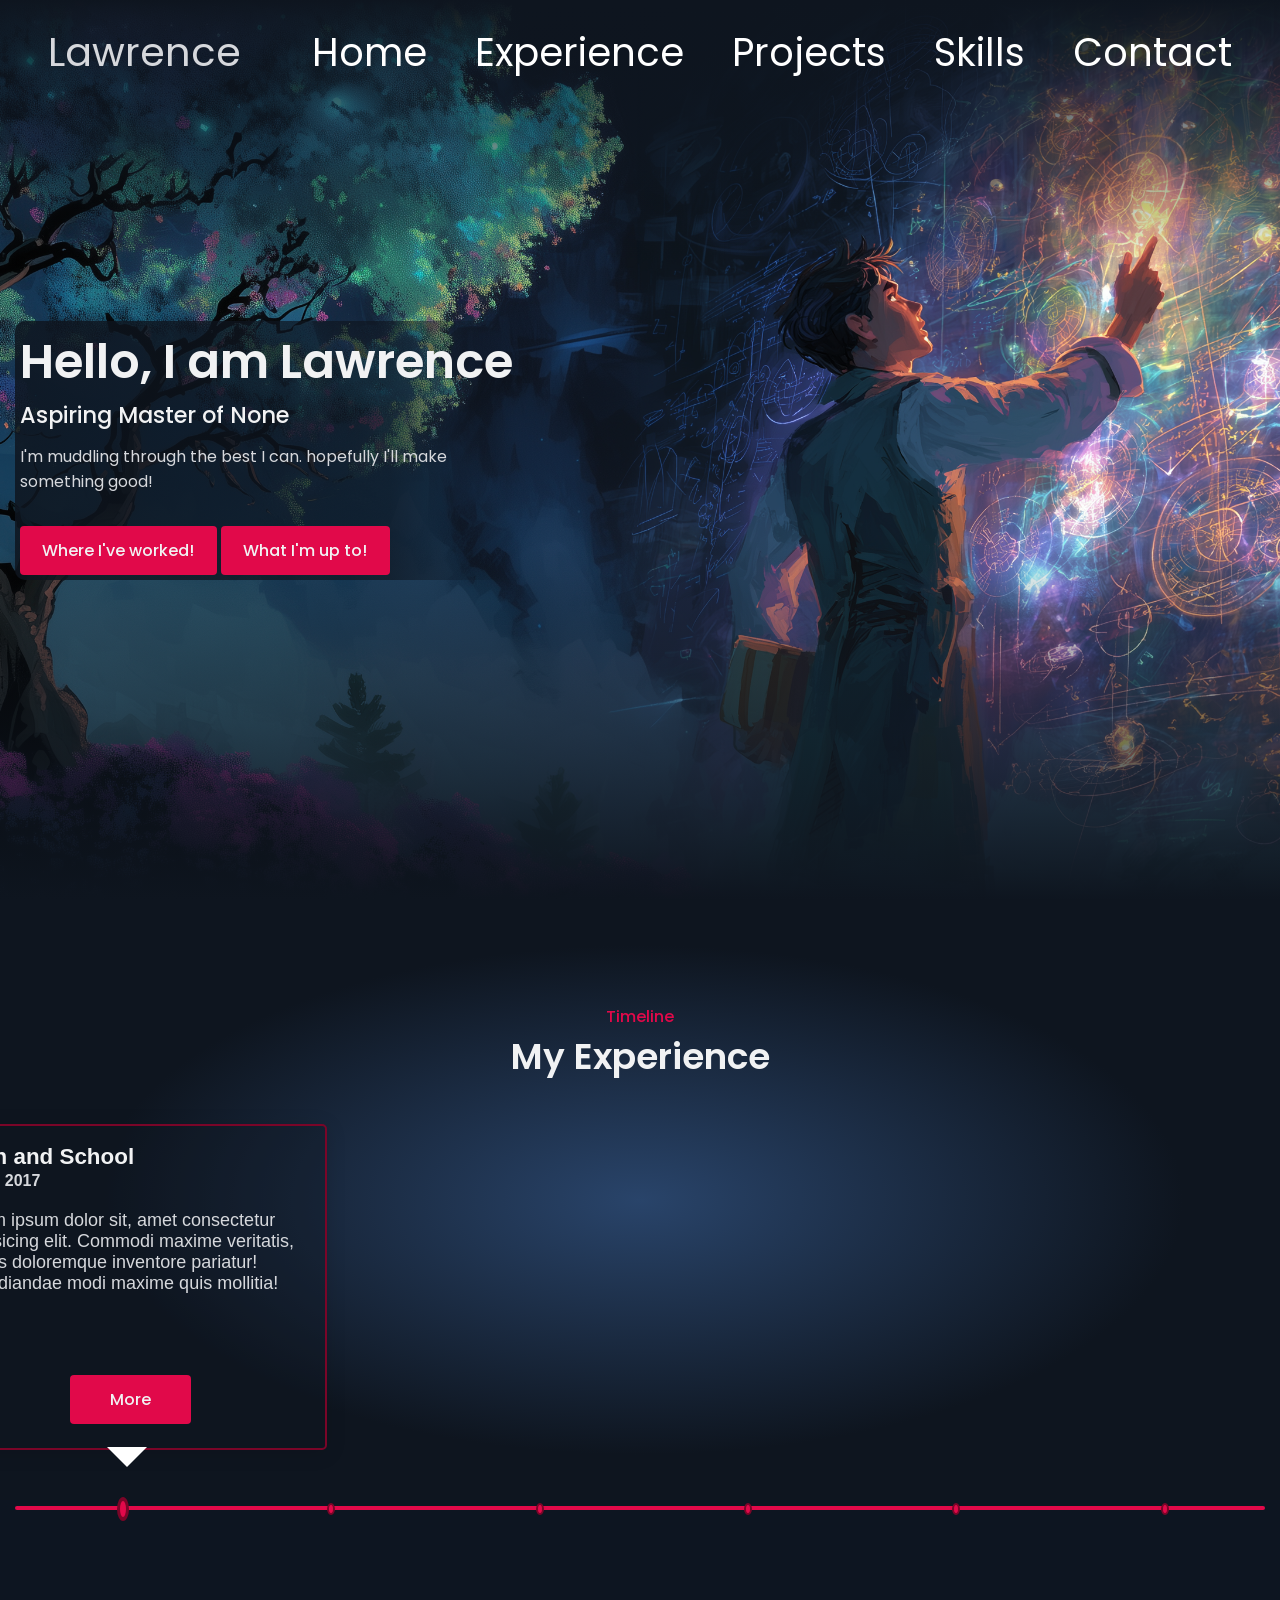
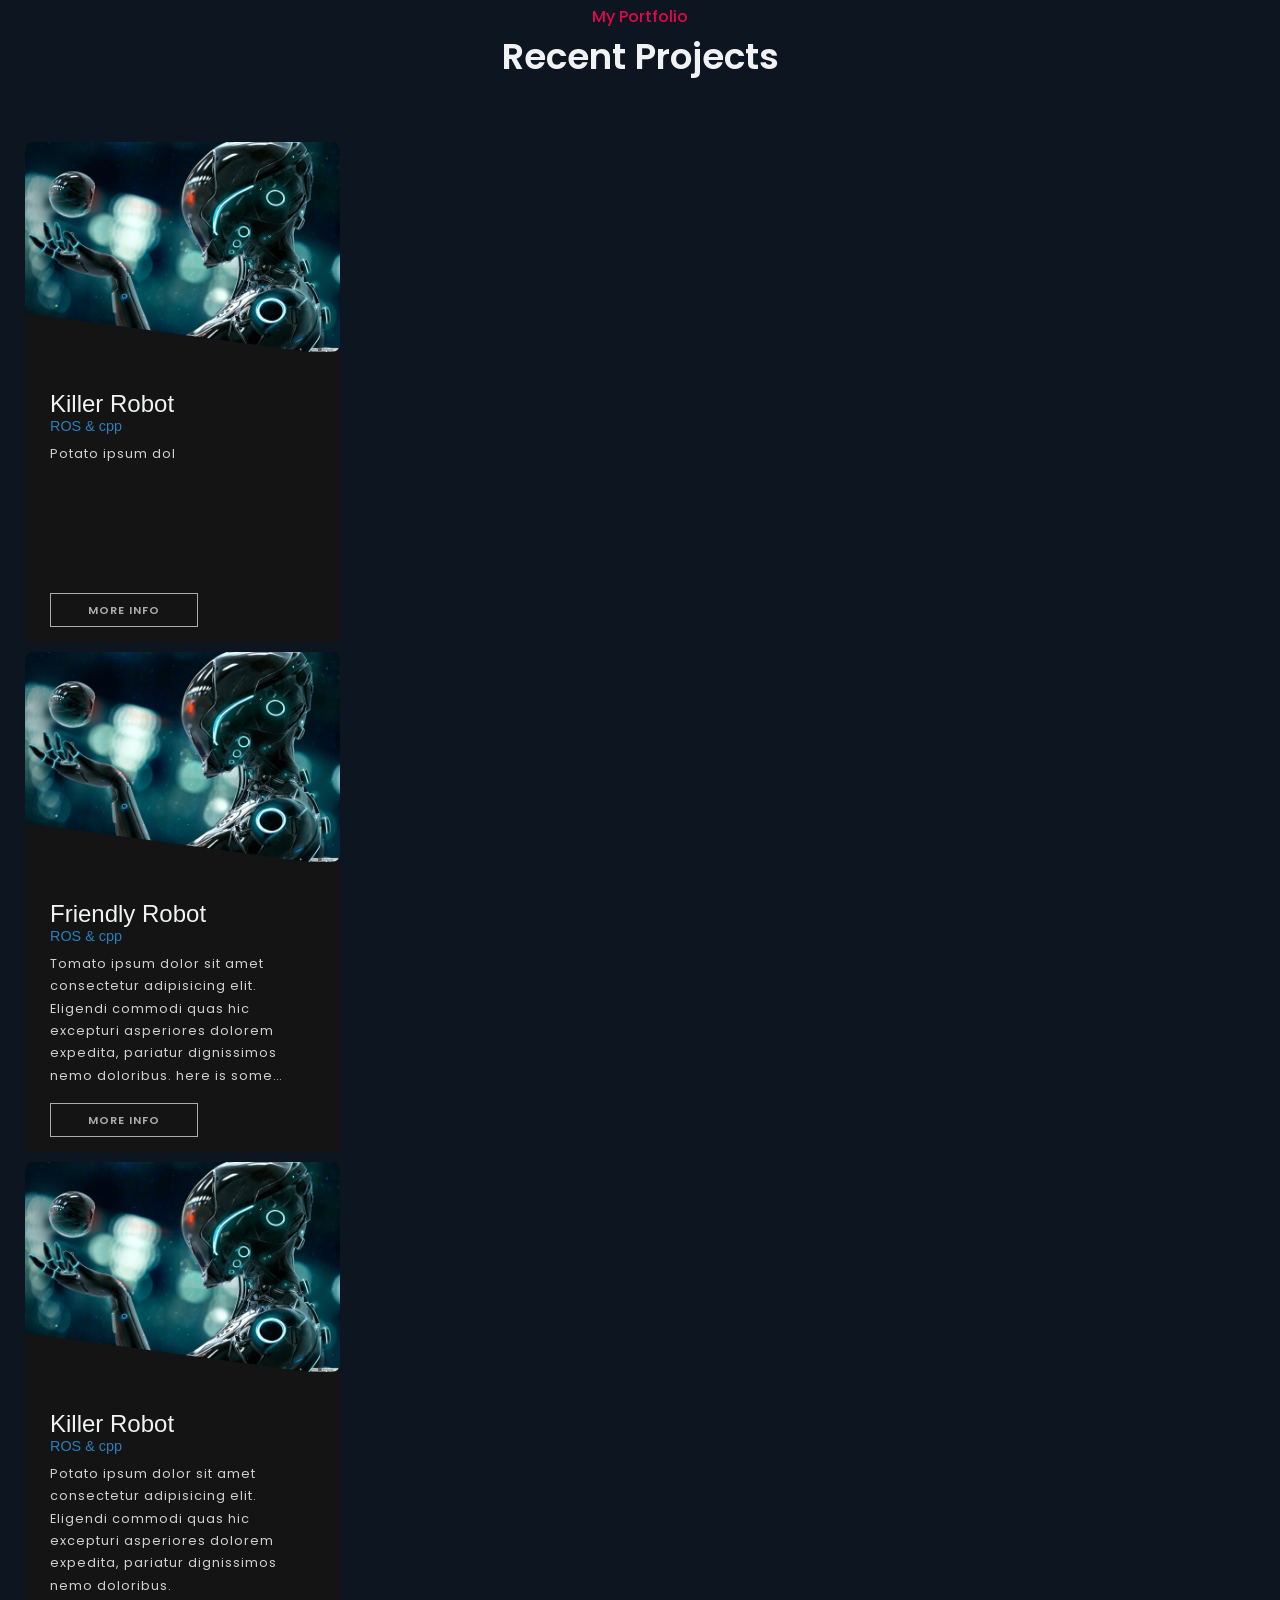
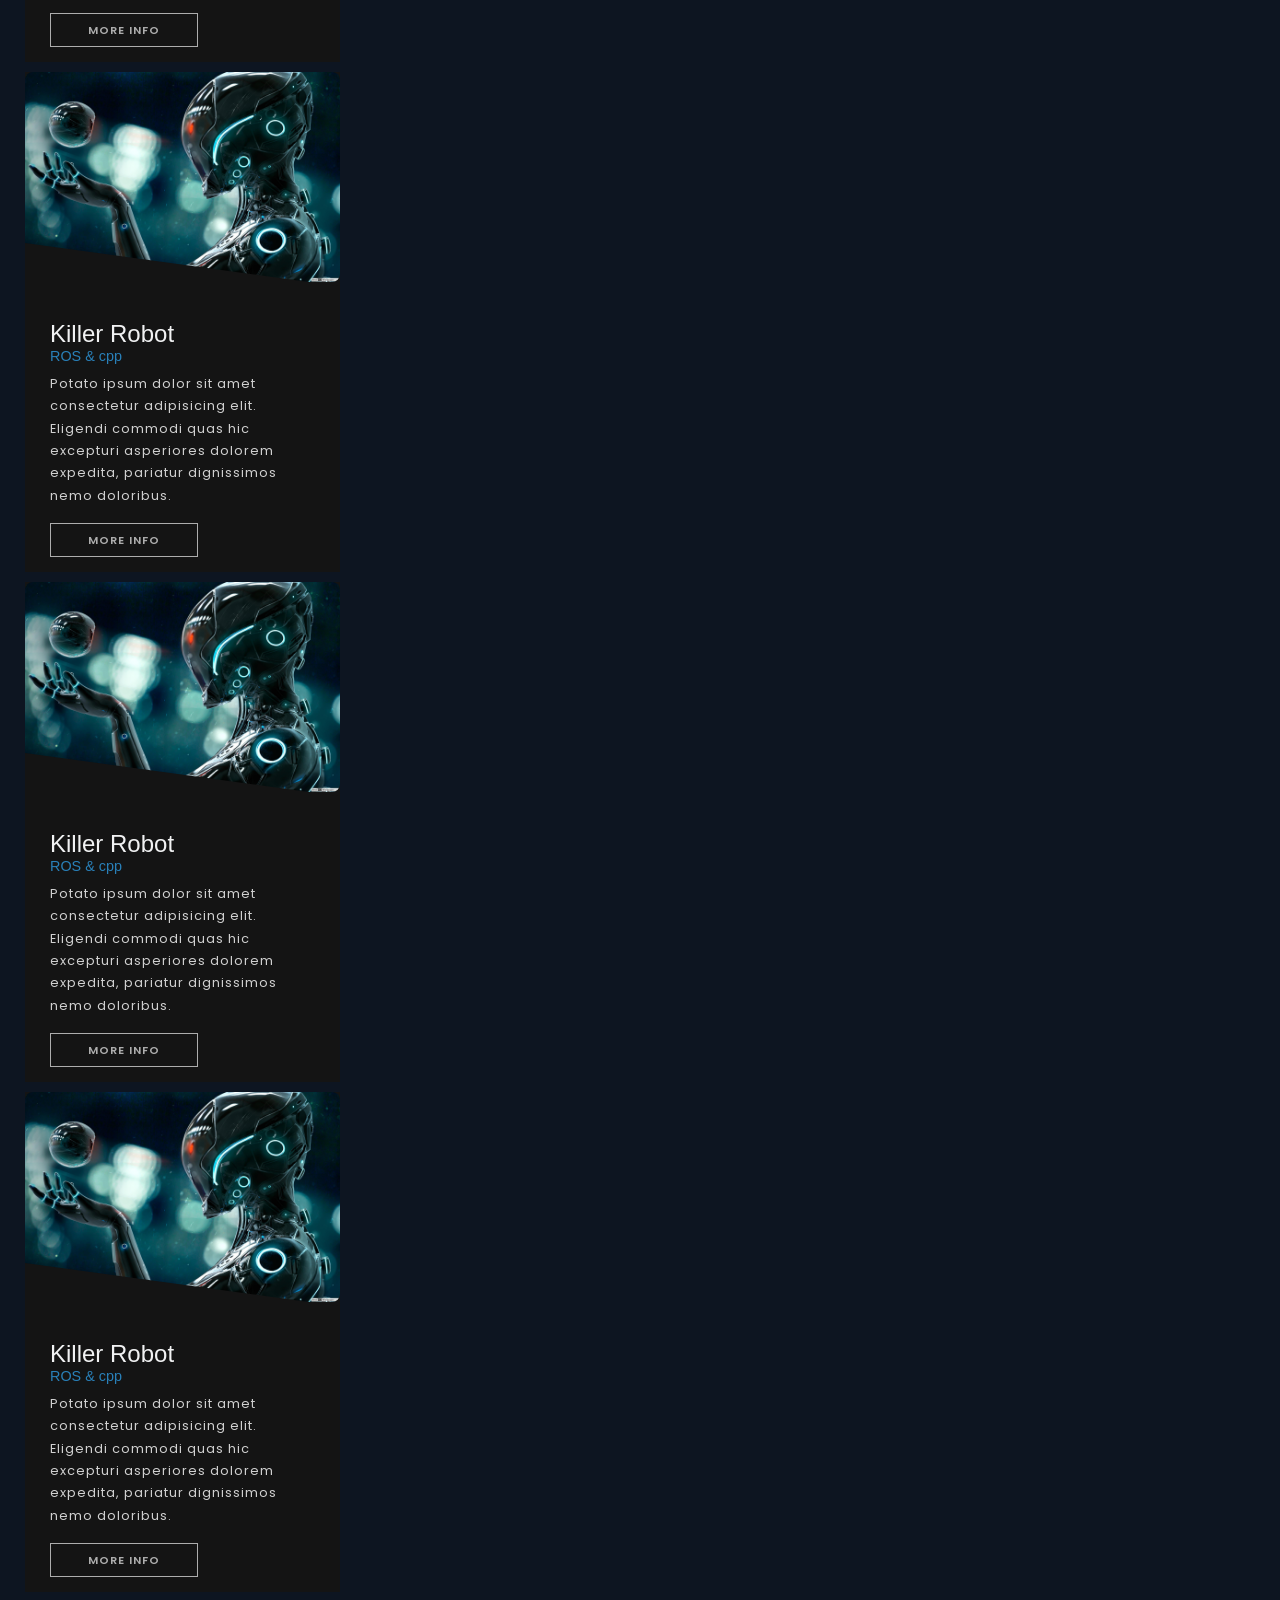
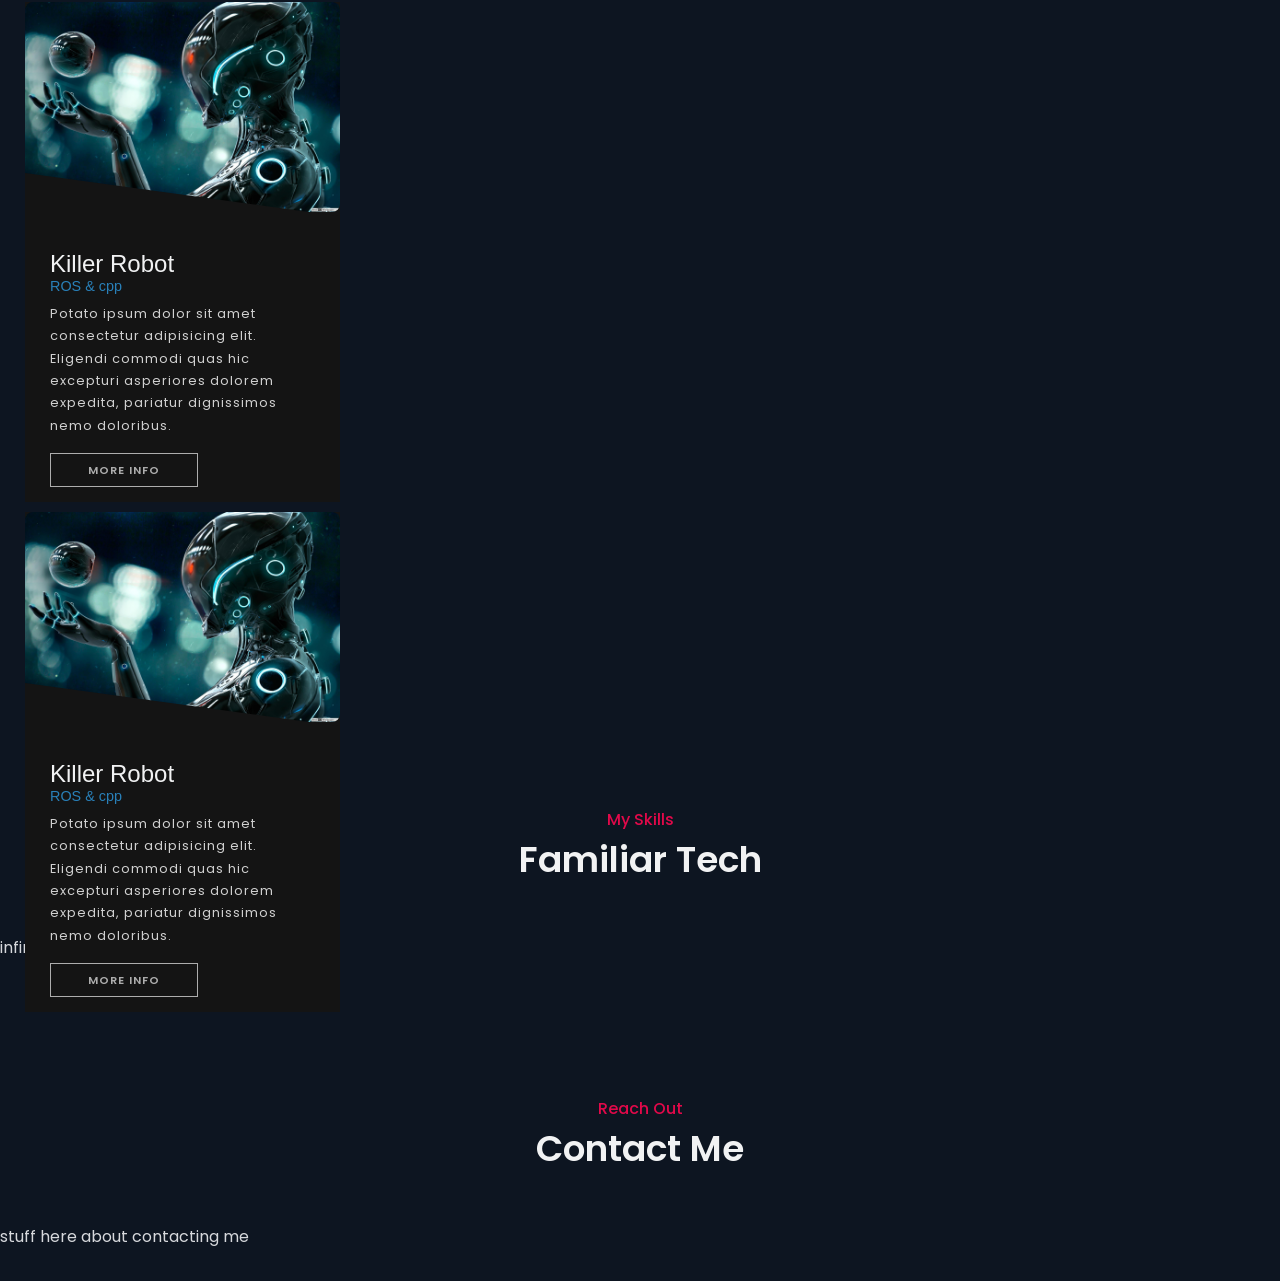
==== commit 7f989516: "redid cards to be nice before trying the carousel" ====
--- a/pages/index.html
+++ b/pages/index.html
@@ -147,18 +147,14 @@
       </section>
 
       <!-- My projects, cards slide or grid or something-->
-      <section class="projects section" id="work" style="overflow-x: auto">
+      <section class="projects section" id="work">
         <h2 class="section-title" data-heading="My Portfolio">
           Recent Projects
         </h2>
 
         <!-- card for in the rotaty thing -->
-        <div class="work-container container grid" style="overflow-x: auto">
-          <div
-            class="project-gal"
-            id="project-gallery"
-            style="overflow-x: auto"
-          >
+        <div class="work-container container grid">
+          <div class="project-gal" id="project-gallery">
             <ul class="project-cards" id="project-cards">
               <li>
                 <figure class="project-card">
@@ -170,8 +166,8 @@
                   <figcaption>
                     <h2>Killer Robot<span>ROS & cpp</span></h2>
                     <p>Potato ipsum dol</p>
-                    <span class="proj-info">More Info</span>
-                  </figcaption>
+                  </figcaption>
+                  <span class="proj-info">More Info</span>
 
                   <!-- more details pop up -->
                   <div class="portfolio-item-details">
@@ -206,10 +202,11 @@
                     <p>
                       Tomato ipsum dolor sit amet consectetur adipisicing elit.
                       Eligendi commodi quas hic excepturi asperiores dolorem
-                      expedita, pariatur dignissimos nemo doloribus.
-                    </p>
-                    <span class="proj-info">More Info</span>
-                  </figcaption>
+                      expedita, pariatur dignissimos nemo doloribus. here is
+                      some more text to sort this out
+                    </p>
+                  </figcaption>
+                  <span class="proj-info">More Info</span>
 
                   <!-- more details pop up -->
                   <div class="portfolio-item-details">
@@ -244,8 +241,8 @@
                       Eligendi commodi quas hic excepturi asperiores dolorem
                       expedita, pariatur dignissimos nemo doloribus.
                     </p>
-                    <span class="proj-info">More Info</span>
-                  </figcaption>
+                  </figcaption>
+                  <span class="proj-info">More Info</span>
 
                   <!-- more details pop up -->
                   <div class="portfolio-item-details">
@@ -280,8 +277,8 @@
                       Eligendi commodi quas hic excepturi asperiores dolorem
                       expedita, pariatur dignissimos nemo doloribus.
                     </p>
-                    <span class="proj-info">More Info</span>
-                  </figcaption>
+                  </figcaption>
+                  <span class="proj-info">More Info</span>
 
                   <!-- more details pop up -->
                   <div class="portfolio-item-details">
@@ -316,8 +313,8 @@
                       Eligendi commodi quas hic excepturi asperiores dolorem
                       expedita, pariatur dignissimos nemo doloribus.
                     </p>
-                    <span class="proj-info">More Info</span>
-                  </figcaption>
+                  </figcaption>
+                  <span class="proj-info">More Info</span>
 
                   <!-- more details pop up -->
                   <div class="portfolio-item-details">
@@ -352,8 +349,8 @@
                       Eligendi commodi quas hic excepturi asperiores dolorem
                       expedita, pariatur dignissimos nemo doloribus.
                     </p>
-                    <span class="proj-info">More Info</span>
-                  </figcaption>
+                  </figcaption>
+                  <span class="proj-info">More Info</span>
 
                   <!-- more details pop up -->
                   <div class="portfolio-item-details">
@@ -388,8 +385,8 @@
                       Eligendi commodi quas hic excepturi asperiores dolorem
                       expedita, pariatur dignissimos nemo doloribus.
                     </p>
-                    <span class="proj-info">More Info</span>
-                  </figcaption>
+                  </figcaption>
+                  <span class="proj-info">More Info</span>
 
                   <!-- more details pop up -->
                   <div class="portfolio-item-details">
@@ -424,8 +421,8 @@
                       Eligendi commodi quas hic excepturi asperiores dolorem
                       expedita, pariatur dignissimos nemo doloribus.
                     </p>
-                    <span class="proj-info">More Info</span>
-                  </figcaption>
+                  </figcaption>
+                  <span class="proj-info">More Info</span>
 
                   <!-- more details pop up -->
                   <div class="portfolio-item-details">
--- a/css/styles.css
+++ b/css/styles.css
@@ -897,103 +897,100 @@
 
 /* project cards css */
 
-figure {
+.project-card {
     position: relative;
     overflow: hidden;
     margin: 10px;
-    min-width: 230px;
     max-width: 315px;
+    max-height: 500px;
+    height: 100%;
     width: 100%;
     color: #ffffff;
     text-align: left;
     line-height: 1.4em;
     background-color: #141414;
-    height: 100%;
     display: flex;
-    flex-direction: column;
-    justify-content: space-between;
-}
-
-figure * {
+    flex-direction: column; 
+}
+
+.project-card * {
     -webkit-box-sizing: border-box;
     box-sizing: border-box;
     -webkit-transition: all 0.25s ease;
     transition: all 0.25s ease;
-
-}
-
-figure img {
+}
+
+.work-img {
     max-width: 100%;
     vertical-align: top;
-    opacity: 0.85;
-}
-
-figure figcaption {
-    width: 100%;
-    background-color: #141414;
-    padding: 10px 25px;
-    position: relative;
-    display: flex;
-    flex-direction: column;
-    height: 100%;
-
-}
-
-figure figcaption:before {
-
-    content: '';
-    bottom: 100%;
-    left: 0;
-    width: 0;
-    height: 0;
-    border-style: solid;
-    border-width: 10px 0 0 400px;
-    border-color: transparent transparent transparent #141414;
-}
-
-figure figcaption .proj-info {
-    cursor: pointer;
-    padding: 5px;
-    border: 1px solid #ffffff;
-    color: #ffffff;
-    font-size: 0.7em;
-    text-transform: uppercase;
-    margin-top: auto;
-    margin-bottom: 10px;
-    display: inline-block;
-    opacity: 0.65;
-    width: 47%;
-    text-align: center;
-    text-decoration: none;
-    font-weight: 600;
-    letter-spacing: 1px;
-}
-
-figure figcaption .proj-info:hover {
-    opacity: 1;
-}
-
-figure .proj-info {
+}
+
+.project-card figcaption {
+  width: 100%;
+  background-color: #141414;
+  padding: 25px;
+  position: relative;
+}
+
+.project-card figcaption::before {
+     position: absolute;
+  content: '';
+  bottom: 100%;
+  left: 0;
+  width: 0;
+  height: 0;
+  border-style: solid;
+  border-width: 55px 0 0 400px;
+  border-color: transparent transparent transparent #141414;
+}
+
+.proj-info {
+    
+  position: absolute;
+  bottom: 15px;
+  left: 25px;
+  padding: 5px;
+  border: 1px solid #ffffff;
+  color: #ffffff;
+  font-size: 0.7em;
+  text-transform: uppercase;
+
+  display: inline-block;
+  opacity: 0.65;
+  width: 47%;
+  text-align: center;
+  text-decoration: none;
+  font-weight: 600;
+  letter-spacing: 1px;
+}
+
+.proj-info:hover {
+    margin-right: 4%;
     border-color: #2980b9;
     color: #2980b9;
-}
-
-figure h2 {
+    opacity: 1;
+}
+
+.project-card h2 {
     margin: 0 0 5px;
-    font-weight: 300;
-}
-
-figure h2 span {
+  font-weight: 300;
+}
+
+.project-card h2 span {
     display: block;
-    font-size: 0.6em;
-    color: #2980b9;
-}
-
-figure p {
+  font-size: 0.6em;
+  color: #2980b9;
+}
+
+.project-card p {
     margin: 0 0 10px;
-    font-size: 0.8em;
-    letter-spacing: 1px;
-    opacity: 0.8;
+  font-size: 0.8em;
+  letter-spacing: 1px;
+  opacity: 0.8;
+  display: -webkit-box;
+  -webkit-line-clamp: 6;   /* number of lines before cut */
+  -webkit-box-orient: vertical;
+  overflow: hidden;
 }
 
 /* portfolio pop up bit lmao */
@@ -1129,45 +1126,3 @@
 /* project rotation stuff */
 
 
-.project-gal {
-    overflow-x: scroll;
-    scroll-behavior: smooth;
-    width: 100%;
-    crollbar-width: none; /* Firefox */
-    -ms-overflow-style: none; /* IE/Edge */
-}
-
-.project-gal::-webkit-scrollbar {
-  display: none; /* Chrome/Safari */
-}
-
-.project-cards {
-    display: flex;
-    align-items: stretch;
-    overflow-x: scroll;
-    scroll-behavior: smooth;
-    scrollbar-width: none;
-    /* Firefox */
-    -ms-overflow-style: none;
-    /* IE/Edge */
-    width: 90%;
-    padding: 0;
-    margin: 0;
-    list-style: none;
-}
-
-.project-cards::-webkit-scrollbar {
-    display: none;
-}
-
-.project-cards li {
-    display: flex;
-    gap: 1rem;
-    align-items: stretch;
-    cursor: grab;
-    transition: transform 0.2s;
-}
-
-.project-cards li:hover {
-    transform: scale(1.1);
-}
